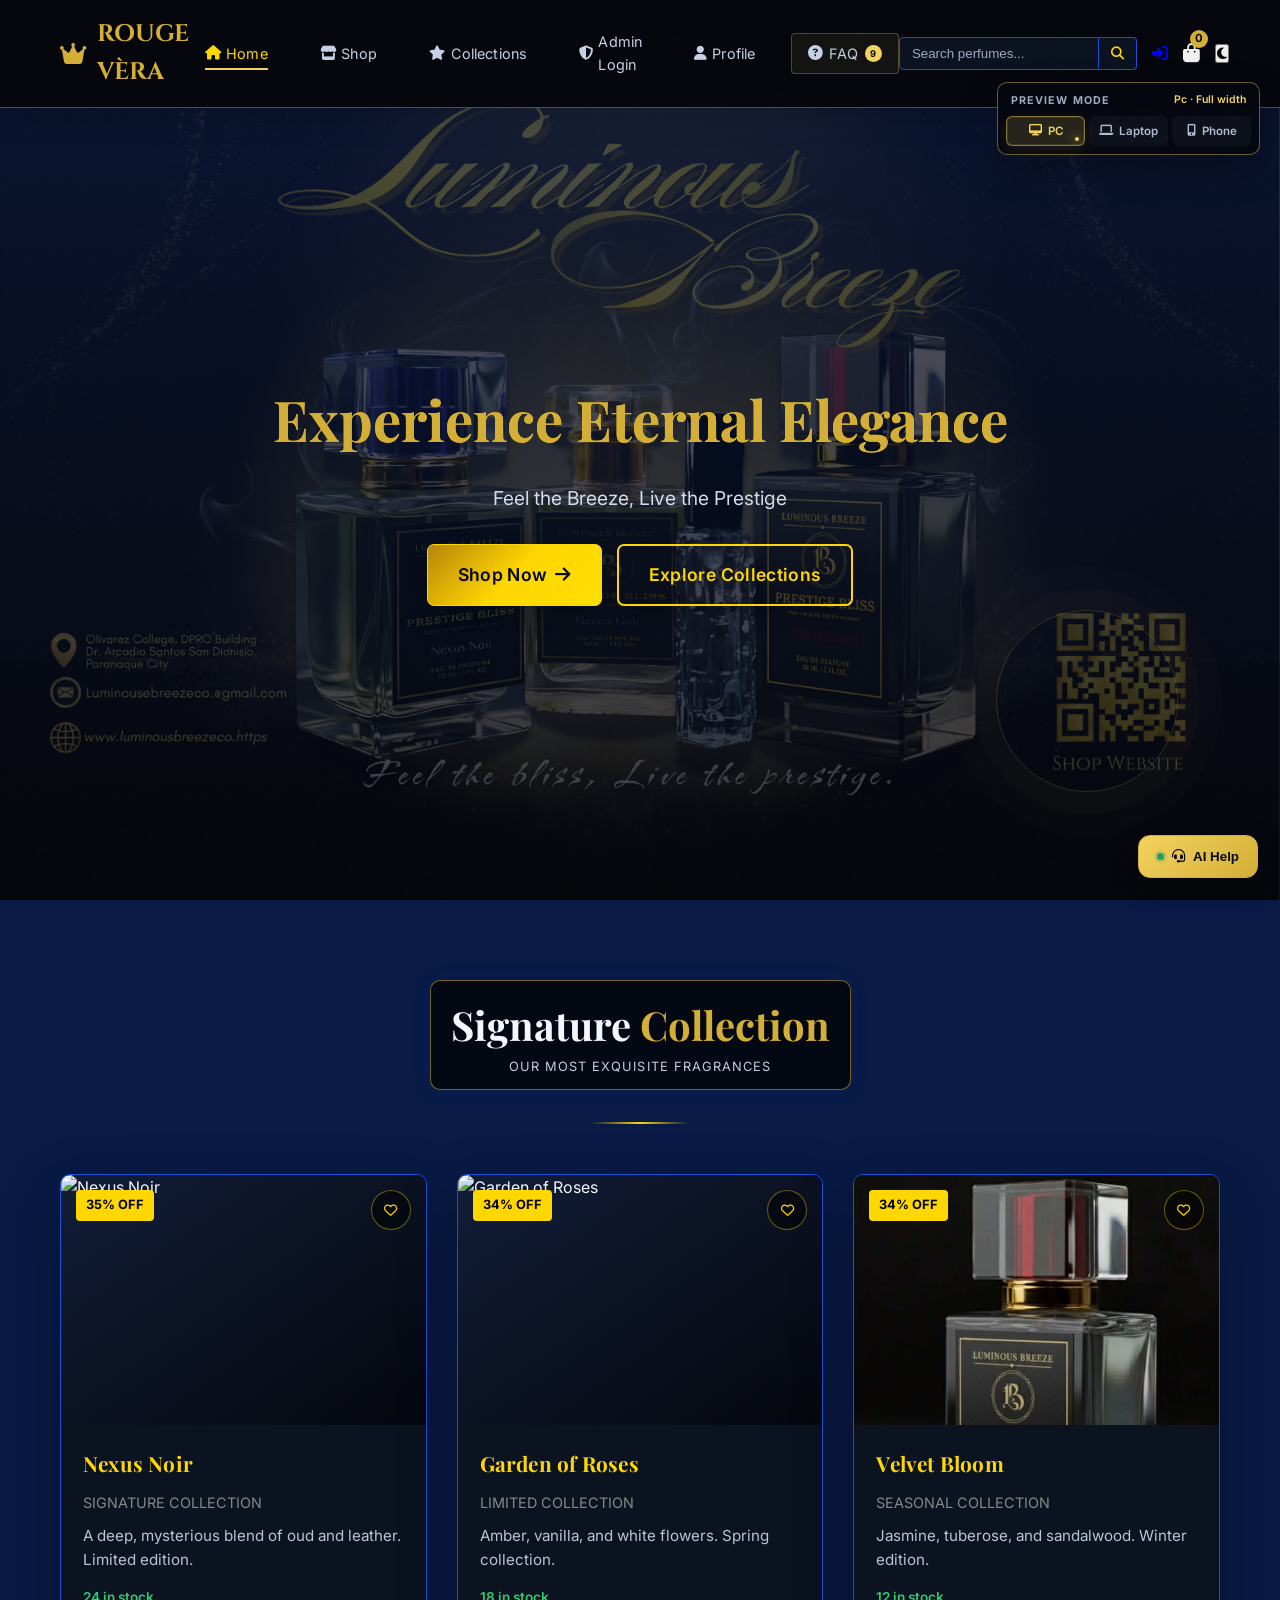
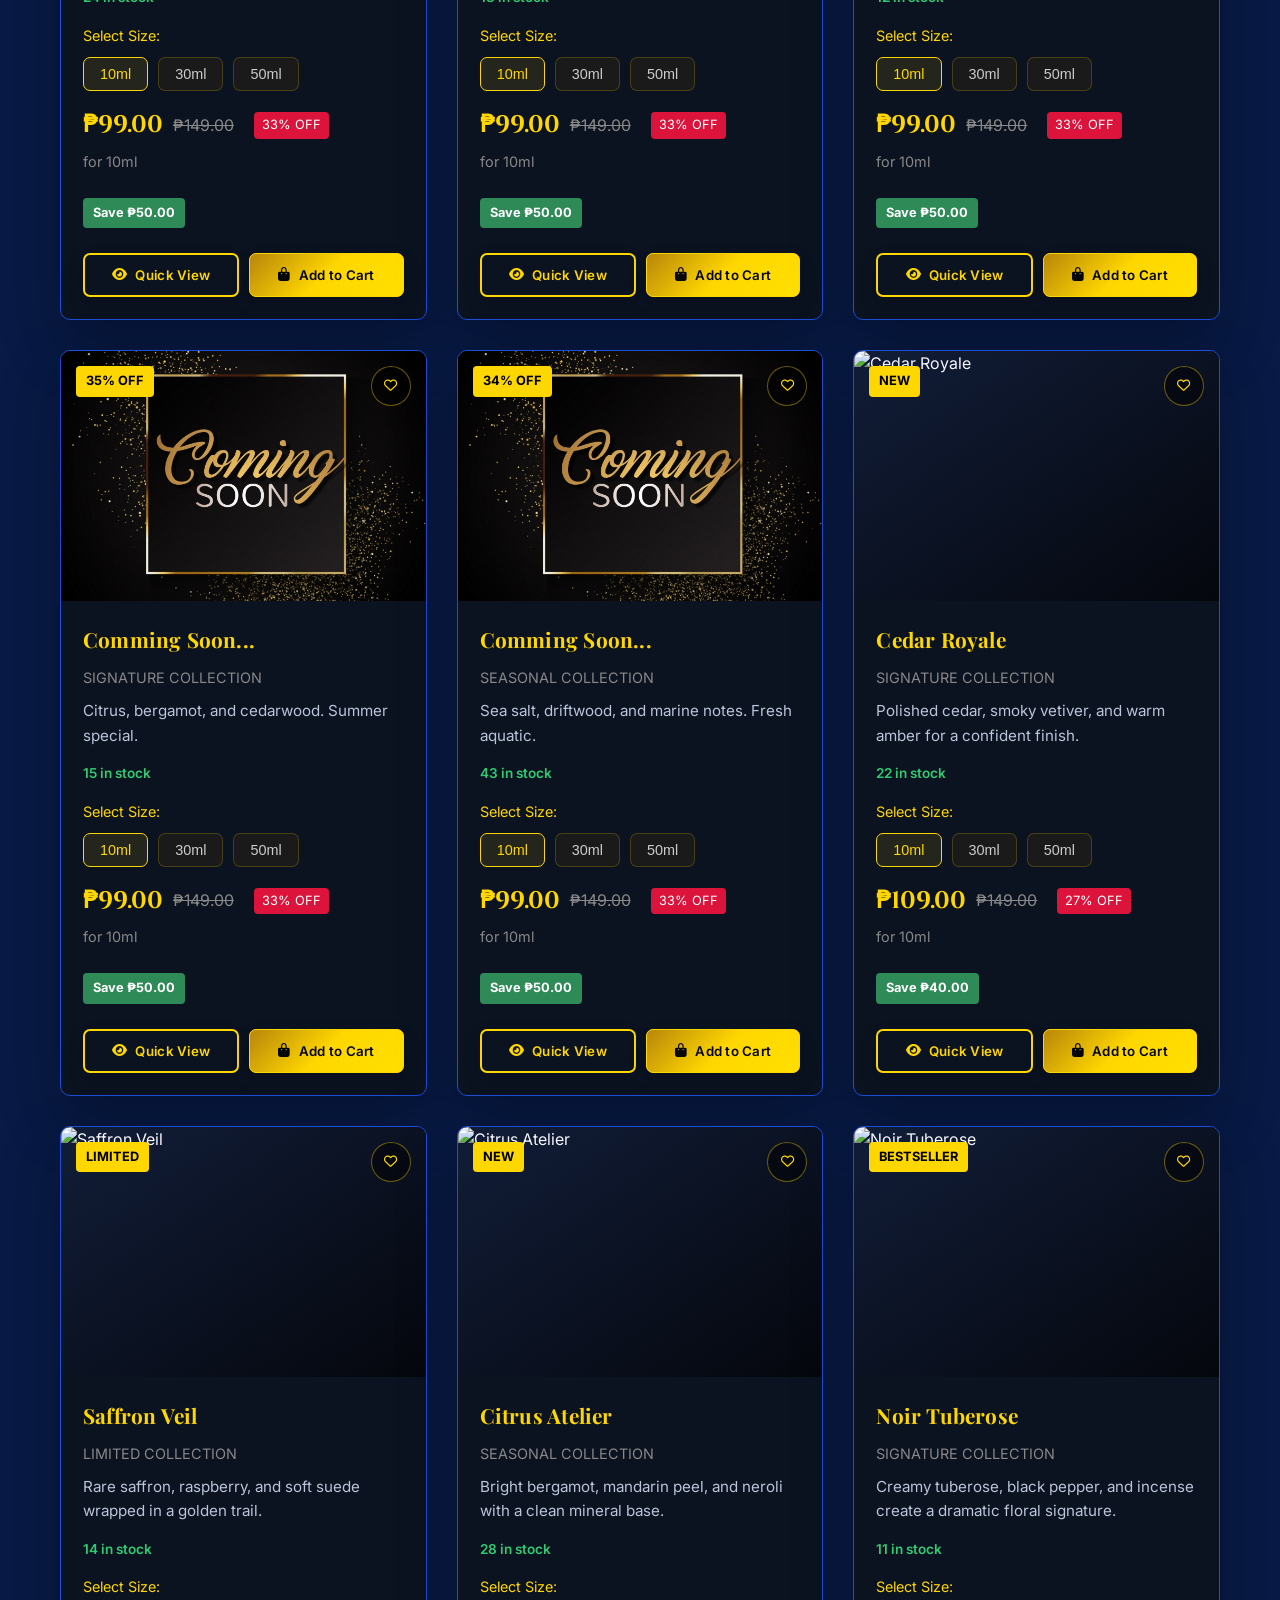
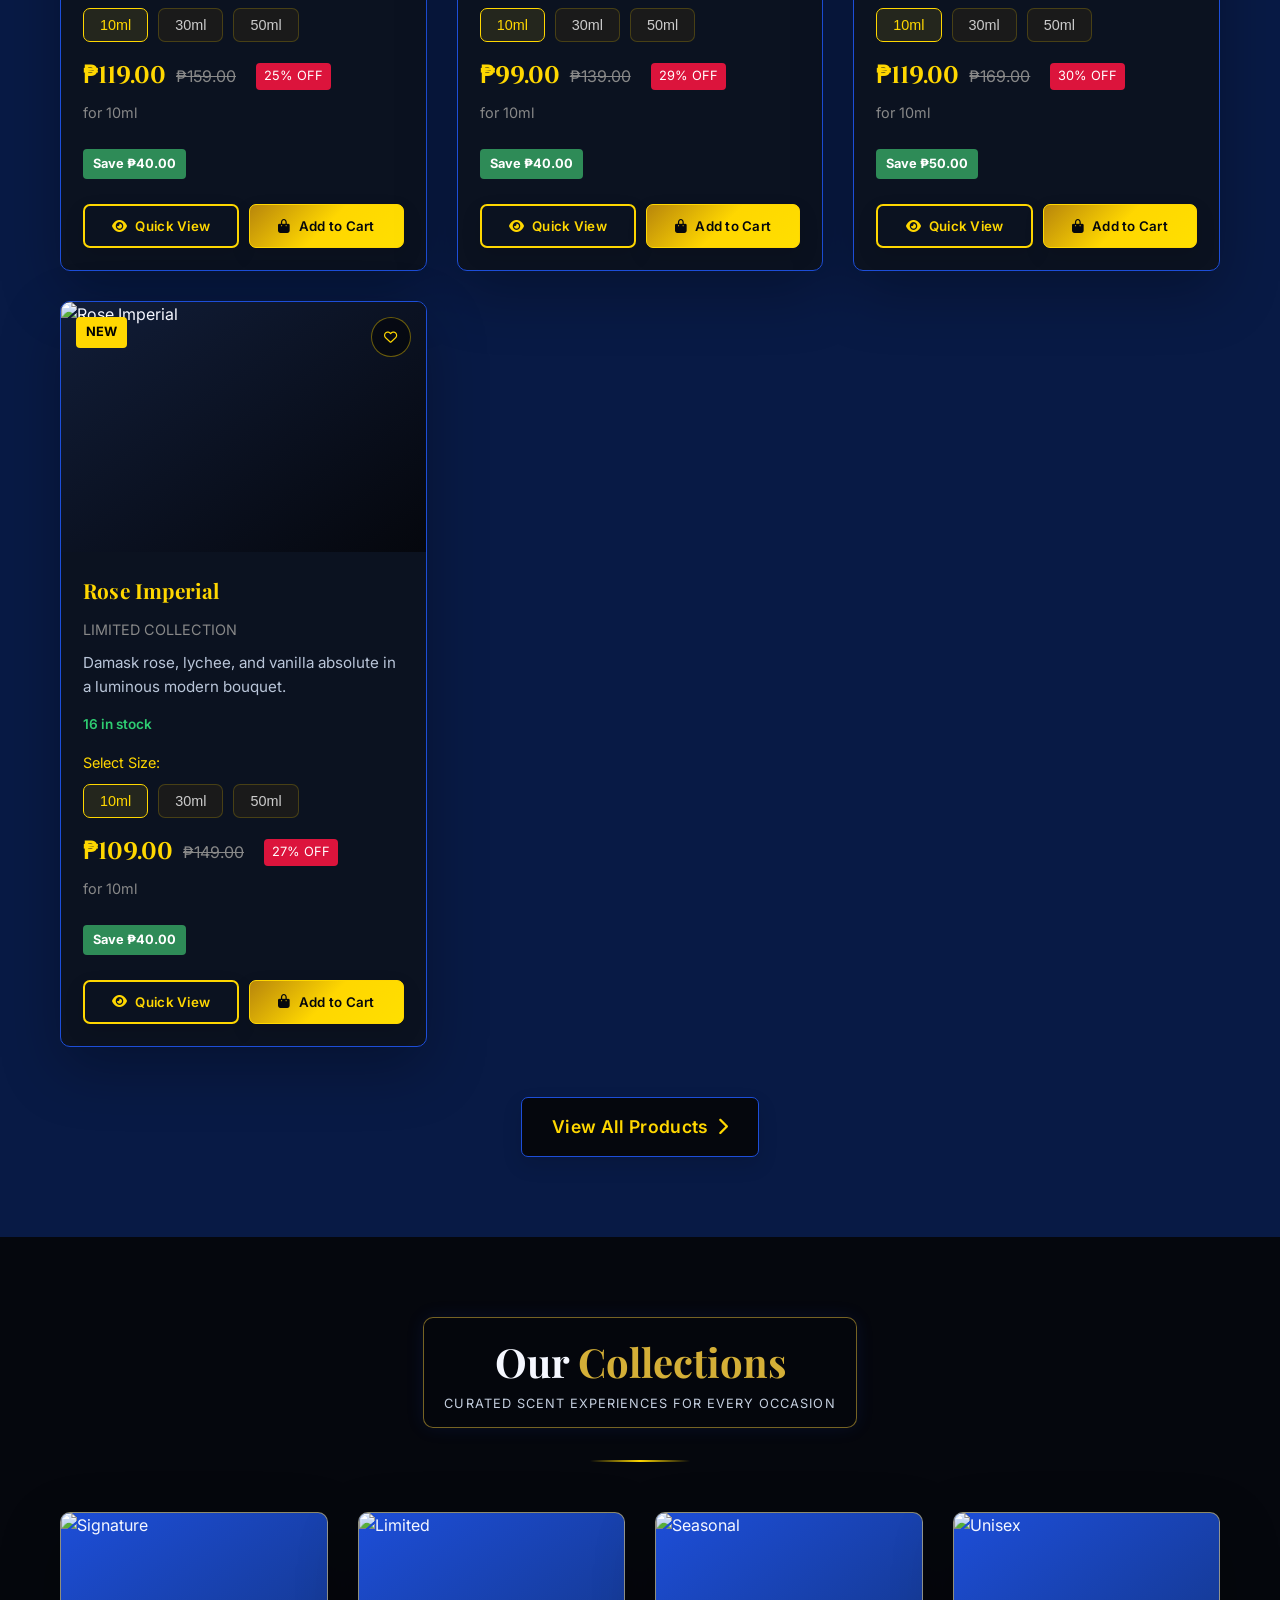
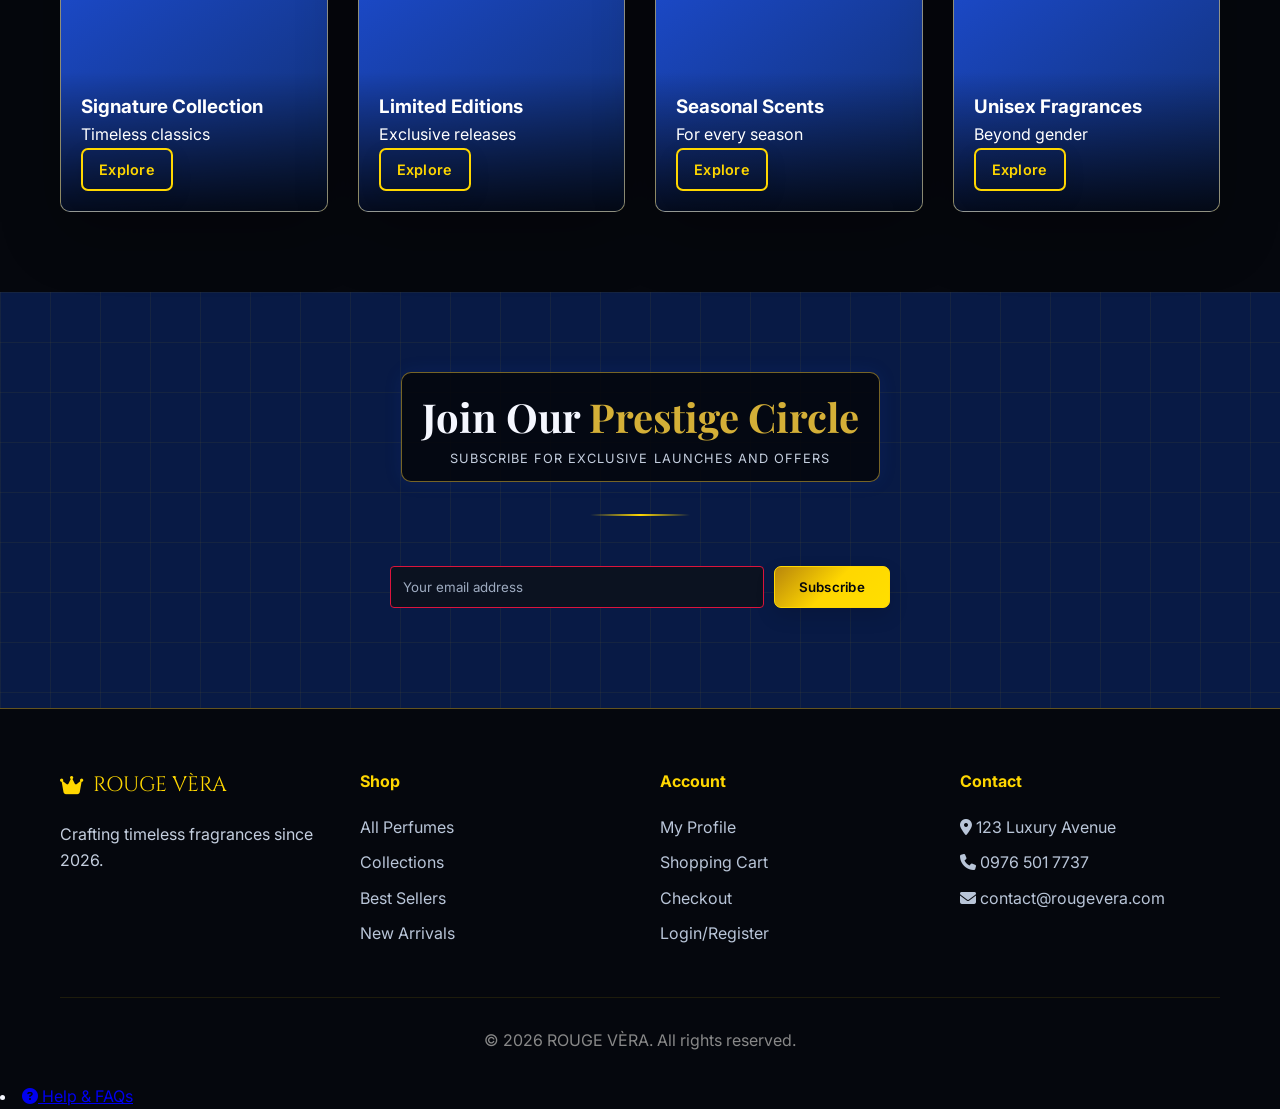
==== index.html @ 6e3b05de "Add files via upload" ====
<!DOCTYPE html>
<html lang="en">
<head>
    <meta charset="UTF-8">
    <meta name="viewport" content="width=device-width, initial-scale=1.0">
    <title>ROUGE VÈRA | Luxury Perfumes</title>
    <link rel="stylesheet" href="https://cdnjs.cloudflare.com/ajax/libs/font-awesome/6.4.0/css/all.min.css">
    <link rel="stylesheet" href="style.css">
    <link rel="icon" href="data:image/svg+xml,<svg xmlns=%22http://www.w3.org/2000/svg%22 viewBox=%220 0 100 100%22><text y=%22.9em%22 font-size=%2290%22>👑</text></svg>">
</head>
<body>
    <!-- Preloader -->
    <div class="preloader">
        <div class="preloader-content">
            <div class="perfume-bottle">
                <div class="bottle"></div>
                <div class="liquid"></div>
            </div>
            <h3 class="text-gold">ROUGE VÈRA</h3>
            <p class="text-muted">Loading Luxury...</p>
        </div>
    </div>

    <!-- Navigation -->
    <nav class="navbar">
        <div class="container flex-between">
            <a href="index.html" class="nav-logo">
                <i class="fas fa-crown"></i>
                <span>ROUGE VÈRA</span>
            </a>

            <div class="nav-links">
                <a href="index.html" class="nav-link active"><i class="fas fa-home"></i> Home</a>
                <a href="shop.html" class="nav-link"><i class="fas fa-store"></i> Shop</a>
                <a href="collections.html" class="nav-link"><i class="fas fa-star"></i> Collections</a>
                <a href="admin-login.html" class="nav-link admin-access-link"><i class="fas fa-shield-alt"></i> Admin Login</a>
                <a href="profile.html" class="nav-link"><i class="fas fa-user"></i> Profile</a>
            </div>

            <div class="nav-icons">
                <div class="search-box">
                    <input type="text" placeholder="Search perfumes..." class="search-input">
                    <button class="search-btn"><i class="fas fa-search"></i></button>
                </div>
                <a href="login.html" class="nav-icon"><i class="fas fa-sign-in-alt"></i></a>
                <a href="cart.html" class="nav-icon cart-icon">
                    <i class="fas fa-shopping-bag"></i>
                    <span class="cart-count">0</span>
                </a>
                <button class="theme-toggle" id="themeToggle">
                    <i class="fas fa-moon"></i>
                </button>
            </div>

            <button class="mobile-menu-btn">
                <i class="fas fa-bars"></i>
            </button>
        </div>

        <!-- Mobile Navigation -->
        <div class="mobile-nav">
            <a href="index.html" class="mobile-nav-link active"><i class="fas fa-home"></i> Home</a>
            <a href="shop.html" class="mobile-nav-link"><i class="fas fa-store"></i> Shop</a>
            <a href="collections.html" class="mobile-nav-link"><i class="fas fa-star"></i> Collections</a>
            <a href="admin-login.html" class="mobile-nav-link admin-access-link"><i class="fas fa-shield-alt"></i> Admin Login</a>
            <a href="profile.html" class="mobile-nav-link"><i class="fas fa-user"></i> Profile</a>
            <a href="cart.html" class="mobile-nav-link"><i class="fas fa-shopping-bag"></i> Cart</a>
            <a href="login.html" class="mobile-nav-link"><i class="fas fa-sign-in-alt"></i> Login</a>
        </div>
    </nav>

    <!-- Hero Section -->
    <section class="hero-section">
        <div class="container">
            <div class="hero-content">
                <h1 class="hero-title">Experience Eternal Elegance</h1>
                <p class="hero-subtitle">Discover the art of fragrance with ROUGE VÈRA - where luxury meets soulful scents.</p>
                <div class="hero-btns">
                    <a href="shop.html" class="btn btn-gold btn-lg">Shop Now <i class="fas fa-arrow-right"></i></a>
                    <a href="#collections" class="btn btn-outline-gold btn-lg">Explore Collections</a>
                </div>
            </div>
        </div>
    </section>

    <!-- Featured Products -->
    <section class="section">
        <div class="container">
            <div class="section-header">
                <div class="section-label">
                    <h2>Signature <span class="text-gold">Collection</span></h2>
                    <p class="text-muted">Our most exquisite fragrances</p>
                </div>
                <div class="divider-gold"></div>
            </div>

            <div class="products-grid" id="featuredProducts">
                <!-- Products loaded via JavaScript -->
            </div>

            <div class="text-center mt-50">
                <a href="shop.html" class="btn btn-black btn-lg">View All Products <i class="fas fa-chevron-right"></i></a>
            </div>
        </div>
    </section>

    <!-- Collections -->
    <section class="section bg-black-dark" id="collections">
        <div class="container">
            <div class="section-header">
                <div class="section-label">
                    <h2>Our <span class="text-gold">Collections</span></h2>
                    <p class="text-muted">Curated scent experiences for every occasion</p>
                </div>
                <div class="divider-gold"></div>
            </div>

            <div class="collections-grid">
                <div class="collection-card">
                    <img src="https://images.unsplash.com/photo-1547887537-6158d64c35b3?ixlib=rb-4.0.3&auto=format&fit=crop&w=600&q=80" alt="Signature">
                    <div class="collection-overlay">
                        <h3>Signature Collection</h3>
                        <p>Timeless classics</p>
                        <a href="collections.html" class="btn btn-outline-gold btn-sm">Explore</a>
                    </div>
                </div>

                <div class="collection-card">
                    <img src="https://images.unsplash.com/photo-1590736969958-65d5e7c5e867?ixlib=rb-4.0.3&auto=format&fit=crop&w=600&q=80" alt="Limited">
                    <div class="collection-overlay">
                        <h3>Limited Editions</h3>
                        <p>Exclusive releases</p>
                        <a href="collections.html" class="btn btn-outline-gold btn-sm">Explore</a>
                    </div>
                </div>

                <div class="collection-card">
                    <img src="https://images.unsplash.com/photo-1543853125-2f9cc3d8e7cd?ixlib=rb-4.0.3&auto=format&fit=crop&w=600&q=80" alt="Seasonal">
                    <div class="collection-overlay">
                        <h3>Seasonal Scents</h3>
                        <p>For every season</p>
                        <a href="collections.html" class="btn btn-outline-gold btn-sm">Explore</a>
                    </div>
                </div>

                <div class="collection-card">
                    <img src="https://images.unsplash.com/photo-1543853125-2f9cc3d8e7cd?ixlib=rb-4.0.3&auto=format&fit=crop&w=600&q=80" alt="Unisex">
                    <div class="collection-overlay">
                        <h3>Unisex Fragrances</h3>
                        <p>Beyond gender</p>
                        <a href="collections.html" class="btn btn-outline-gold btn-sm">Explore</a>
                    </div>
                </div>
            </div>
        </div>
    </section>

    <!-- Newsletter -->
    <section class="section pattern-grid">
        <div class="container">
            <div class="section-header">
                <div class="section-label">
                    <h2>Join Our <span class="text-gold">Prestige Circle</span></h2>
                    <p class="text-muted">Subscribe for exclusive launches and offers</p>
                </div>
                <div class="divider-gold"></div>
            </div>

            <div class="text-center">
                <form class="newsletter-form" style="max-width: 500px; margin: 0 auto;">
                    <div class="form-group" style="display: flex; gap: 10px;">
                        <input type="email" placeholder="Your email address" class="form-control" required style="flex: 1;">
                        <button type="submit" class="btn btn-gold">Subscribe</button>
                    </div>
                </form>
            </div>
        </div>
    </section>

    <!-- Footer -->
    <footer class="footer">
        <div class="container">
            <div class="footer-grid">
                <div class="footer-col">
                    <a href="index.html" class="footer-logo">
                        <i class="fas fa-crown"></i>
                        <span>ROUGE VÈRA</span>
                    </a>
                    <p class="text-muted">Crafting timeless fragrances since 2026.</p>
                </div>

                <div class="footer-col">
                    <h4 style="color: #FFD700; margin-bottom: 20px;">Shop</h4>
                    <ul class="footer-links">
                        <li><a href="shop.html">All Perfumes</a></li>
                        <li><a href="collections.html">Collections</a></li>
                        <li><a href="shop.html">Best Sellers</a></li>
                        <li><a href="shop.html">New Arrivals</a></li>
                    </ul>
                </div>

                <div class="footer-col">
                    <h4 style="color: #FFD700; margin-bottom: 20px;">Account</h4>
                    <ul class="footer-links">
                        <li><a href="profile.html">My Profile</a></li>
                        <li><a href="cart.html">Shopping Cart</a></li>
                        <li><a href="checkout.html">Checkout</a></li>
                        <li><a href="login.html">Login/Register</a></li>
                    </ul>
                </div>

                <div class="footer-col">
                    <h4 style="color: #FFD700; margin-bottom: 20px;">Contact</h4>
                    <ul class="footer-links">
                        <li><i class="fas fa-map-marker-alt"></i> 123 Luxury Avenue</li>
                        <li><i class="fas fa-phone"></i> 0976 501 7737</li>
                        <li><i class="fas fa-envelope"></i> contact@rougevera.com</li>
                    </ul>
                </div>
            </div>

            <div class="footer-bottom">
                <p>&copy; 2026 ROUGE VÈRA. All rights reserved.</p>
            </div>
        </div>
    </footer>

                        <li><a href="support.html"><i class="fas fa-circle-question"></i> Help & FAQs</a></li>
    <!-- Cart Sidebar -->
    <div class="cart-sidebar">
        <div class="cart-header">
            <h3><i class="fas fa-shopping-bag"></i> Your Cart</h3>
            <button class="close-cart"><i class="fas fa-times"></i></button>
        </div>
        <div class="cart-items">
            <!-- Cart items loaded here -->
        </div>
        <div class="cart-footer">
            <div class="cart-total">
                <span>Total:</span>
                <span class="cart-total-price">₱0.00</span>
            </div>
            <div class="cart-actions">
                <a href="cart.html" class="btn btn-black btn-block">View Cart</a>
                <a href="checkout.html" class="btn btn-gold btn-block">Checkout</a>
            </div>
        </div>
    </div>
    <div class="cart-overlay"></div>

    <script src="script.js"></script>
</body>
</html>

    </script>
</body>
</html>
---- style.css ----
/* ============================================
    ROUGE VÈRA - COMPLETE CSS
   ============================================ */

/* ============================================
   1. IMPORTS & BASE STYLES
   ============================================ */
@import url('https://fonts.googleapis.com/css2?family=Cinzel:wght@400;700&family=Inter:wght@300;400;500;600&family=Playfair+Display:wght@400;700&display=swap');

:root {
    --royal-blue: #1d4ed8;
    --royal-blue-dark: #102d6b;
    --royal-blue-deep: #081a45;
    --black: #05070d;
    --black-soft: #0b1220;
    --gold: #d4af37;
    --gold-bright: #f4d35e;
}

* {
    margin: 0;
    padding: 0;
    box-sizing: border-box;
}

html {
    scroll-behavior: smooth;
}

body {
    font-family: 'Inter', sans-serif;
    background-color: #0a0a0a;
    color: #f0f0f0;
    line-height: 1.6;
    overflow-x: hidden;
    background-image: linear-gradient(135deg, rgba(22, 70, 160, 0.16), transparent 42%), linear-gradient(315deg, rgba(212, 175, 55, 0.06), transparent 35%);
}

/* ============================================
   2. TYPOGRAPHY & UTILITIES
   ============================================ */
.text-gold { color: #FFD700 !important; }
.text-muted { color: #b8c4d8 !important; }
.product-stock { color: #2ecc71; font-size: 0.85rem; font-weight: 600; margin: 8px 0; }
.product-stock.out-of-stock { color: #dc143c; }
.text-center { text-align: center; }
.text-right { text-align: right; }

/* ============================================
   CUSTOMER SUPPORT
   ============================================ */
.support-widget {
    position: fixed;
    right: 22px;
    bottom: 22px;
    z-index: 1200;
}

.support-toggle {
    display: flex;
    align-items: center;
    gap: 8px;
    border: 1px solid var(--gold);
    border-radius: 24px;
    padding: 13px 18px;
    background: var(--gold);
    color: var(--black);
    font-weight: 700;
    cursor: pointer;
    box-shadow: 0 8px 26px rgba(0, 0, 0, 0.35);
}

.support-panel {
    position: absolute;
    right: 0;
    bottom: 58px;
    width: min(360px, calc(100vw - 32px));
    overflow: hidden;
    border: 1px solid rgba(212, 175, 55, 0.55);
    border-radius: 12px;
    background: var(--black-soft);
    box-shadow: 0 15px 45px rgba(0, 0, 0, 0.5);
}

.support-header {
    display: flex;
    justify-content: space-between;
    align-items: center;
    padding: 16px;
    background: linear-gradient(135deg, var(--royal-blue-dark), var(--black-soft));
    color: #fff;
}

.support-header strong,
.support-header small { display: block; }
.support-header strong { color: var(--gold-bright); }
.support-header small { color: #b8c1d9; margin-top: 3px; }
.support-close { border: 0; background: transparent; color: #fff; cursor: pointer; font-size: 1rem; }
.support-messages { display: flex; flex-direction: column; gap: 9px; max-height: 250px; overflow-y: auto; padding: 14px; }
.support-message { max-width: 86%; padding: 10px 12px; border-radius: 10px; font-size: 0.92rem; line-height: 1.5; }
.support-bot { align-self: flex-start; background: #111c31; color: #e7ebf5; }
.support-user { align-self: flex-end; background: var(--gold); color: var(--black); }
.support-typing { opacity: 0.7; font-style: italic; }
.support-suggestions { display: flex; flex-wrap: wrap; gap: 6px; padding: 0 14px 12px; }
.support-suggestions button { border: 1px solid rgba(212, 175, 55, 0.45); border-radius: 14px; padding: 6px 9px; background: transparent; color: var(--gold-bright); cursor: pointer; font-size: 0.75rem; }
.support-form { display: flex; gap: 8px; padding: 12px; border-top: 1px solid rgba(212, 175, 55, 0.2); }
.support-form input { min-width: 0; flex: 1; padding: 10px 12px; }
.support-form button { width: 42px; border: 0; border-radius: 5px; background: var(--gold); color: var(--black); cursor: pointer; }

.faq-list { display: grid; gap: 12px; max-width: 850px; margin: 0 auto; }
.faq-item { border: 1px solid rgba(212, 175, 55, 0.35); border-radius: 8px; background: var(--black-soft); overflow: hidden; }
.faq-question { display: flex; justify-content: space-between; gap: 15px; width: 100%; padding: 18px 20px; border: 0; background: transparent; color: var(--gold-bright); text-align: left; font-weight: 700; cursor: pointer; }
.faq-answer { padding: 0 20px 18px; color: #d6deed; font-size: 0.98rem; line-height: 1.65; }

@media (max-width: 600px) {
    .support-widget { right: 16px; bottom: 16px; }
    .support-panel { bottom: 56px; }
}

.mt-10 { margin-top: 10px; }
.mt-20 { margin-top: 20px; }
.mt-30 { margin-top: 30px; }
.mt-50 { margin-top: 50px; }

.mb-10 { margin-bottom: 10px; }
.mb-20 { margin-bottom: 20px; }
.mb-30 { margin-bottom: 30px; }
.mb-50 { margin-bottom: 50px; }

.p-20 { padding: 20px; }
.p-30 { padding: 30px; }

.container {
    max-width: 1200px;
    margin: 0 auto;
    padding: 0 20px;
}

.flex { display: flex; }
.flex-between { display: flex; justify-content: space-between; align-items: center; }
.flex-center { display: flex; align-items: center; justify-content: center; }
.flex-column { display: flex; flex-direction: column; }

.gap-10 { gap: 10px; }
.gap-15 { gap: 15px; }
.gap-20 { gap: 20px; }
.gap-30 { gap: 30px; }

/* ============================================
   3. PRELOADER
   ============================================ */
.preloader {
    position: fixed;
    top: 0;
    left: 0;
    width: 100%;
    height: 100%;
    background:
        radial-gradient(circle at 50% 35%, rgba(84, 126, 255, 0.28), transparent 22%),
        radial-gradient(circle at 50% 75%, rgba(212, 175, 55, 0.12), transparent 28%),
        linear-gradient(135deg, #03070f 0%, #0b1220 18%, #0b1a3b 36%, #102d6b 58%, #05070d 100%);
    display: flex;
    align-items: center;
    justify-content: center;
    z-index: 9999;
    transition: opacity 0.5s ease;
}

.preloader.fade-out {
    opacity: 0;
    pointer-events: none;
}

.preloader-content {
    text-align: center;
}

.preloader .text-muted {
    color: rgba(233, 238, 255, 0.72) !important;
    letter-spacing: 0.08em;
    text-transform: uppercase;
}

.perfume-bottle {
    width: 60px;
    height: 100px;
    margin: 0 auto 20px;
    position: relative;
}

.bottle {
    width: 40px;
    height: 80px;
    background: linear-gradient(135deg, #04070d 0%, #111827 25%, #1d4ed8 58%, #142a60 100%);
    border: 2px solid rgba(212, 175, 55, 0.9);
    border-radius: 8px;
    position: absolute;
    left: 50%;
    transform: translateX(-50%);
    overflow: hidden;
    box-shadow: 0 0 26px rgba(29, 78, 216, 0.4), inset 0 0 10px rgba(255, 255, 255, 0.12);
}

.liquid {
    position: absolute;
    bottom: 0;
    left: 0;
    width: 100%;
    height: 60%;
    background: linear-gradient(135deg, #0a0a0a 0%, #1d4ed8 26%, #3b82f6 50%, #f4d35e 100%);
    animation: liquidFlow 2s ease-in-out infinite;
    box-shadow: inset 0 10px 18px rgba(255, 255, 255, 0.12);
}

@keyframes liquidFlow {
    0%, 100% { transform: translateY(0); }
    50% { transform: translateY(-5px); }
}

/* ============================================
   4. NAVIGATION
   ============================================ */
.navbar {
    position: fixed;
    top: 0;
    left: 0;
    width: 100%;
    background: rgba(10, 10, 10, 0.95);
    backdrop-filter: blur(10px);
    border-bottom: 1px solid rgba(255, 215, 0, 0.2);
    padding: 15px 0;
    z-index: 1000;
}

.nav-logo {
    display: flex;
    align-items: center;
    gap: 10px;
    font-family: 'Cinzel', serif;
    font-size: 1.5rem;
    color: #FFD700;
    text-decoration: none;
    font-weight: 700;
}

.nav-links {
    display: flex;
    align-items: center;
    gap: 20px;
}

.nav-link {
    color: #f0f0f0;
    text-decoration: none;
    padding: 8px 16px;
    border-radius: 4px;
    transition: all 0.3s ease;
    display: flex;
    align-items: center;
    gap: 5px;
}

.nav-link:hover,
.nav-link.active {
    color: #FFD700;
    background: rgba(255, 215, 0, 0.1);
}

.nav-icons {
    display: flex;
    align-items: center;
    gap: 15px;
}

.search-box {
    display: flex;
}

.search-input {
    background: #1a1a1a;
    border: 1px solid #FFD700;
    border-radius: 4px 0 0 4px;
    padding: 8px 12px;
    color: white;
    width: 200px;
}

.search-btn {
    background: #1a1a1a;
    border: 1px solid #FFD700;
    border-left: none;
    border-radius: 0 4px 4px 0;
    padding: 8px 12px;
    color: #FFD700;
    cursor: pointer;
}

.cart-icon {
    position: relative;
    color: #f0f0f0;
    text-decoration: none;
    font-size: 1.2rem;
}

.cart-count {
    position: absolute;
    top: -8px;
    right: -8px;
    background: #FFD700;
    color: black;
    font-size: 0.7rem;
    width: 18px;
    height: 18px;
    border-radius: 50%;
    display: flex;
    align-items: center;
    justify-content: center;
    font-weight: bold;
}

.mobile-menu-btn {
    display: none;
    background: none;
    border: none;
    color: #FFD700;
    font-size: 1.5rem;
    cursor: pointer;
}

.mobile-nav {
    position: fixed;
    top: 70px;
    left: -100%;
    width: 250px;
    height: calc(100vh - 70px);
    background: #0a0a0a;
    border-right: 1px solid #FFD700;
    padding: 20px;
    transition: left 0.3s ease;
    z-index: 999;
}

.mobile-nav.active {
    left: 0;
}

.mobile-nav-link {
    display: flex;
    align-items: center;
    gap: 10px;
    padding: 12px;
    color: #f0f0f0;
    text-decoration: none;
    border-radius: 4px;
    margin-bottom: 5px;
}

.mobile-nav-link:hover,
.mobile-nav-link.active {
    background: rgba(255, 215, 0, 0.1);
    color: #FFD700;
}

/* ============================================
   5. BUTTONS
   ============================================ */
.btn {
    display: inline-flex;
    align-items: center;
    justify-content: center;
    padding: 12px 24px;
    border: none;
    border-radius: 4px;
    font-family: 'Inter', sans-serif;
    font-weight: 600;
    cursor: pointer;
    transition: all 0.3s ease;
    text-decoration: none;
    gap: 8px;
}

.btn-gold {
    background: linear-gradient(135deg, #B8860B, #FFD700, #FFDF00);
    color: black;
    border: 1px solid #FFD700;
}

.btn-gold:hover {
    transform: translateY(-2px);
    box-shadow: 0 5px 15px rgba(255, 215, 0, 0.3);
}

.btn-outline-gold {
    background: transparent;
    color: #FFD700;
    border: 2px solid #FFD700;
}

.btn-outline-gold:hover {
    background: #FFD700;
    color: black;
}

.btn-black {
    background: #1a1a1a;
    color: #FFD700;
    border: 1px solid #FFD700;
}

.btn-black:hover {
    background: #2a2a2a;
}

.btn-lg {
    padding: 15px 30px;
    font-size: 1.1rem;
}

.btn-sm {
    padding: 8px 16px;
    font-size: 0.9rem;
}

.btn-block {
    width: 100%;
}

/* ============================================
   6. HERO & HEADERS
   ============================================ */
.hero-section {
    min-height: 100vh;
    display: flex;
    align-items: center;
    padding-top: 80px;
    background: linear-gradient(rgba(0,0,0,0.7), rgba(0,0,0,0.7)), 
                url('2.jpeg.png');
    background-size: cover;
    background-position: center;
}

.hero-content {
    text-align: center;
    max-width: 800px;
    margin: 0 auto;
}
/* Savings Badge */
.savings-badge {
    background: #2E8B57;
    color: white;
    padding: 5px 10px;
    border-radius: 4px;
    font-size: 0.8rem;
    font-weight: bold;
    margin: 10px 0;
    display: inline-block;
}

/* Product Pricing in Admin */
.product-pricing {
    display: flex;
    flex-direction: column;
    align-items: flex-end;
}

.discount-badge {
    background: #dc143c;
    color: white;
    padding: 3px 8px;
    border-radius: 4px;
    font-size: 0.8rem;
    margin-top: 5px;
}

/* Breadcrumb */
.breadcrumb {
    display: flex;
    align-items: center;
    gap: 10px;
    margin-top: 20px;
    justify-content: center;
}

.breadcrumb a {
    color: #FFD700;
    text-decoration: none;
}

.breadcrumb i {
    color: #888;
}

/* Cart Items Container */
.cart-items-container {
    background: #1a1a1a;
    border-radius: 10px;
    border: 1px solid rgba(255, 215, 0, 0.2);
    padding: 20px;
}

.cart-items-header {
    display: flex;
    align-items: center;
    gap: 10px;
    margin-bottom: 20px;
    padding-bottom: 15px;
    border-bottom: 1px solid rgba(255, 215, 0, 0.2);
}

.cart-items-header h2 {
    color: #FFD700;
}

/* Promo Section */
.promo-section {
    margin: 20px 0;
}

.promo-section label {
    display: block;
    margin-bottom: 8px;
    color: #FFD700;
}

.promo-input {
    display: flex;
    gap: 10px;
}

.promo-input input {
    flex: 1;
    padding: 10px;
    background: #0a0a0a;
    border: 1px solid rgba(255, 215, 0, 0.3);
    border-radius: 4px;
    color: white;
}

/* Checkout Section */
.checkout-section {
    margin-top: 30px;
}

.secure-checkout {
    text-align: center;
    color: #888;
    font-size: 0.9rem;
    margin-top: 10px;
}

/* Summary Details */
.summary-details {
    margin: 20px 0;
}

/* Cart Actions */
.cart-actions {
    display: flex;
    gap: 15px;
    margin-top: 20px;
}

.cart-actions .btn {
    flex: 1;
}

.hero-title {
    font-family: 'Playfair Display', serif;
    font-size: 3.5rem;
    margin-bottom: 20px;
    background: linear-gradient(135deg, #B8860B, #FFD700, #FFDF00);
    -webkit-background-clip: text;
    background-clip: text;
    color: transparent;
}

.hero-subtitle {
    font-size: 1.2rem;
    color: #ccc;
    margin-bottom: 30px;
}

.hero-btns {
    display: flex;
    gap: 15px;
    justify-content: center;
}

.shop-header {
    padding: 100px 0 50px;
    text-align: center;
    background: #0a0a0a;
}

.shop-header-content h1 {
    font-family: 'Playfair Display', serif;
    font-size: 3rem;
    margin-bottom: 10px;
}

/* ============================================
   7. SECTIONS
   ============================================ */
.section {
    padding: 80px 0;
}

.section-header {
    text-align: center;
    margin-bottom: 50px;
}

.section-header > * {
    display: block;
}

.section-header .section-label {
    display: inline-block;
    background: rgba(5, 7, 13, 0.9);
    border: 1px solid rgba(212, 175, 55, 0.55);
    box-shadow: 0 0 18px rgba(29, 78, 216, 0.12);
    border-radius: 10px;
    padding: 12px 20px;
    margin: 0 auto 12px;
}

.section-header h2 {
    font-family: 'Playfair Display', serif;
    font-size: 2.5rem;
    margin-bottom: 0;
}

.section-header .text-muted {
    margin: 0;
    color: #e7d7a5 !important;
    letter-spacing: 0.08em;
    text-transform: uppercase;
    font-size: 0.8rem;
}

.divider-gold {
    height: 2px;
    background: linear-gradient(90deg, transparent, #FFD700, transparent);
    width: 100px;
    margin: 20px auto;
}

.bg-black-dark {
    background: #0a0a0a;
}

.pattern-grid {
    background-image: 
        linear-gradient(rgba(255, 215, 0, 0.05) 1px, transparent 1px),
        linear-gradient(90deg, rgba(255, 215, 0, 0.05) 1px, transparent 1px);
    background-size: 50px 50px;
}

/* ============================================
   8. PRODUCT CARDS & SIZE SELECTOR
   ============================================ */
.products-grid {
    display: grid;
    grid-template-columns: repeat(auto-fill, minmax(280px, 1fr));
    gap: 30px;
    margin-bottom: 50px;
}

.product-card {
    background: #1a1a1a;
    border-radius: 10px;
    overflow: hidden;
    border: 1px solid rgba(255, 215, 0, 0.2);
    transition: all 0.3s ease;
    position: relative;
}

.product-card:hover {
    transform: translateY(-10px);
    border-color: #FFD700;
    box-shadow: 0 10px 30px rgba(255, 215, 0, 0.1);
}

.product-badge {
    position: absolute;
    top: 15px;
    left: 15px;
    background: #FFD700;
    color: black;
    padding: 5px 10px;
    border-radius: 4px;
    font-size: 0.8rem;
    font-weight: bold;
    z-index: 1;
}

.wishlist-btn {
    position: absolute;
    top: 15px;
    right: 15px;
    width: 40px;
    height: 40px;
    border: 1px solid rgba(255, 215, 0, 0.4);
    background: rgba(0, 0, 0, 0.45);
    border-radius: 50%;
    color: #FFD700;
    display: grid;
    place-items: center;
    cursor: pointer;
    z-index: 2;
    transition: all 0.2s ease;
}

.wishlist-btn.active {
    background: rgba(220, 20, 60, 0.2);
    border-color: #ff5d7a;
    color: #ff5d7a;
}

.wishlist-btn:hover {
    transform: scale(1.08);
}

.product-img {
    height: 250px;
    overflow: hidden;
}

.product-img img {
    width: 100%;
    height: 100%;
    object-fit: cover;
    transition: transform 0.5s ease;
}

.product-card:hover .product-img img {
    transform: scale(1.1);
}

.product-content {
    padding: 20px;
}

.product-title {
    font-family: 'Playfair Display', serif;
    font-size: 1.3rem;
    margin-bottom: 10px;
    color: #FFD700;
}

.product-category {
    color: #888;
    font-size: 0.9rem;
    margin-bottom: 10px;
    text-transform: uppercase;
}

.product-description {
    color: #ccc;
    margin-bottom: 15px;
    font-size: 0.95rem;
}

/* Size Selector */
.size-selector {
    margin: 15px 0;
}

.size-options {
    display: flex;
    gap: 10px;
    margin-top: 10px;
    flex-wrap: wrap;
}

.size-btn {
    padding: 8px 16px;
    background: #1a1a1a;
    border: 1px solid rgba(255, 215, 0, 0.2);
    border-radius: 4px;
    color: #ccc;
    cursor: pointer;
    transition: all 0.3s ease;
    font-size: 0.9rem;
    min-width: 60px;
    text-align: center;
}

.size-btn:hover {
    border-color: #FFD700;
    color: #FFD700;
}

.size-btn.active {
    background: rgba(255, 215, 0, 0.1);
    border-color: #FFD700;
    color: #FFD700;
}

.product-size-price {
    display: flex;
    align-items: center;
    gap: 15px;
    margin: 15px 0;
    flex-wrap: wrap;
}

.size-price-display {
    display: flex;
    flex-direction: column;
    gap: 5px;
}

.size-label {
    font-size: 0.9rem;
    color: #888;
}

.selected-size-price {
    font-family: 'Cinzel', serif;
    font-size: 1.5rem;
    color: #FFD700;
    font-weight: 700;
}

.selected-size-original {
    color: #888;
    text-decoration: line-through;
    font-size: 1rem;
}

.size-discount {
    background: #dc143c;
    color: white;
    padding: 3px 8px;
    border-radius: 4px;
    font-size: 0.8rem;
    margin-left: 10px;
}

.quick-view-modal {
    position: fixed;
    inset: 0;
    display: none;
    z-index: 2000;
}

.quick-view-modal.active {
    display: block;
}

.quick-view-backdrop {
    position: absolute;
    inset: 0;
    background: rgba(0, 0, 0, 0.76);
}

.quick-view-panel {
    position: relative;
    max-width: 900px;
    margin: 60px auto;
    background: #121212;
    border: 1px solid rgba(255, 215, 0, 0.25);
    border-radius: 18px;
    box-shadow: 0 20px 60px rgba(0, 0, 0, 0.5);
    padding: 24px;
    z-index: 1;
}

.quick-view-close {
    position: absolute;
    right: 20px;
    top: 20px;
    width: 36px;
    height: 36px;
    border: 1px solid rgba(255, 215, 0, 0.3);
    border-radius: 50%;
    background: transparent;
    color: #FFD700;
    cursor: pointer;
}

.quick-view-grid {
    display: grid;
    grid-template-columns: 1fr 1.1fr;
    gap: 24px;
    align-items: center;
}

.quick-view-image-wrap {
    border-radius: 14px;
    overflow: hidden;
    background: #0a0a0a;
}

.quick-view-image {
    width: 100%;
    height: 420px;
    object-fit: cover;
}

.quick-view-info h3 {
    font-size: clamp(1.8rem, 2vw, 2.4rem);
    margin: 14px 0 8px;
    color: #FFD700;
}

.quick-view-price-row {
    display: flex;
    align-items: center;
    flex-wrap: wrap;
    gap: 10px;
    margin-top: 18px;
}

.quick-view-actions {
    display: flex;
    gap: 12px;
    flex-wrap: wrap;
    margin-top: 24px;
}

.contact-grid {
    display: grid;
    grid-template-columns: 1.2fr 0.8fr;
    gap: 30px;
}

.contact-card {
    background: #1a1a1a;
    border: 1px solid rgba(255, 215, 0, 0.2);
    border-radius: 14px;
    padding: 28px;
}

.contact-form {
    display: flex;
    flex-direction: column;
    gap: 18px;
}

.contact-form .form-row {
    display: grid;
    grid-template-columns: repeat(2, minmax(0, 1fr));
    gap: 18px;
}

.contact-form label {
    display: block;
    margin-bottom: 8px;
    color: #FFD700;
}

.contact-form .form-control {
    width: 100%;
    padding: 14px 16px;
    border-radius: 8px;
    border: 1px solid rgba(255, 215, 0, 0.2);
    background: rgba(10, 10, 10, 0.8);
    color: #fff;
}

.contact-info-list {
    display: flex;
    flex-direction: column;
    gap: 16px;
    margin-top: 20px;
}

.contact-info-list > div {
    display: flex;
    align-items: flex-start;
    gap: 14px;
    color: #ddd;
}

.contact-info-list i {
    color: #FFD700;
    width: 20px;
    margin-top: 2px;
}

.contact-info-list strong,
.contact-info-list span {
    display: block;
}

.contact-info-list span {
    color: #bbb;
    margin-top: 4px;
}

.contact-links-box {
    margin-top: 26px;
    display: flex;
    flex-direction: column;
    gap: 12px;
}

/* ============================================
   9. SHOP PAGE
   ============================================ */
.shop-grid {
    display: grid;
    grid-template-columns: 250px 1fr;
    gap: 30px;
}

.shop-sidebar {
    background: #1a1a1a;
    padding: 20px;
    border-radius: 10px;
    border: 1px solid rgba(255, 215, 0, 0.2);
    height: fit-content;
}

.filter-card {
    margin-bottom: 30px;
}

.filter-title {
    font-family: 'Cinzel', serif;
    color: #FFD700;
    margin-bottom: 15px;
    font-size: 1.1rem;
}

.filter-list {
    list-style: none;
}

.filter-item {
    display: block;
    padding: 8px 0;
    color: #ccc;
    text-decoration: none;
    border-bottom: 1px solid rgba(255, 215, 0, 0.1);
    transition: all 0.3s ease;
}

.filter-item:hover,
.filter-item.active {
    color: #FFD700;
    padding-left: 10px;
}

.price-range {
    margin-top: 15px;
}

.price-slider {
    width: 100%;
    height: 6px;
    background: #0a0a0a;
    border-radius: 3px;
    outline: none;
    -webkit-appearance: none;
}

.price-slider::-webkit-slider-thumb {
    -webkit-appearance: none;
    width: 20px;
    height: 20px;
    background: #FFD700;
    border-radius: 50%;
    cursor: pointer;
}

.shop-toolbar {
    display: flex;
    justify-content: space-between;
    align-items: center;
    margin-bottom: 30px;
    padding-bottom: 15px;
    border-bottom: 1px solid rgba(255, 215, 0, 0.1);
}

.view-btn {
    width: 40px;
    height: 40px;
    background: #1a1a1a;
    border: 1px solid rgba(255, 215, 0, 0.2);
    color: #888;
    border-radius: 4px;
    cursor: pointer;
}

.view-btn.active {
    background: rgba(255, 215, 0, 0.1);
    color: #FFD700;
    border-color: #FFD700;
}

.pagination {
    display: flex;
    justify-content: center;
    gap: 10px;
    margin-top: 50px;
}

.page-btn {
    width: 40px;
    height: 40px;
    background: #1a1a1a;
    border: 1px solid rgba(255, 215, 0, 0.2);
    color: #ccc;
    border-radius: 4px;
    cursor: pointer;
}

.page-btn:hover,
.page-btn.active {
    background: #FFD700;
    color: black;
    border-color: #FFD700;
}

/* ============================================
   10. CART PAGE
   ============================================ */
.cart-grid {
    display: grid;
    grid-template-columns: 2fr 1fr;
    gap: 30px;
}

.cart-item {
    display: grid;
    grid-template-columns: 100px 1fr auto;
    gap: 20px;
    padding: 20px;
    background: #1a1a1a;
    border-radius: 10px;
    margin-bottom: 15px;
    border: 1px solid rgba(255, 215, 0, 0.2);
}

.cart-item-img {
    width: 100px;
    height: 100px;
    border-radius: 8px;
    overflow: hidden;
}

.cart-item-img img {
    width: 100%;
    height: 100%;
    object-fit: cover;
}

.cart-item-details {
    flex: 1;
}

.cart-item-size {
    display: inline-block;
    background: rgba(255, 215, 0, 0.1);
    padding: 3px 8px;
    border-radius: 4px;
    font-size: 0.8rem;
    margin-top: 5px;
    color: #FFD700;
}

.cart-item-controls {
    display: flex;
    align-items: center;
    gap: 10px;
    margin-top: 15px;
}

.cart-item-controls button {
    width: 30px;
    height: 30px;
    background: #1a1a1a;
    border: 1px solid #FFD700;
    color: #FFD700;
    border-radius: 4px;
    cursor: pointer;
}

.remove-btn {
    margin-left: auto;
    background: none;
    border: none;
    color: #dc143c;
    cursor: pointer;
    font-size: 1.2rem;
}

.cart-item-price {
    text-align: right;
}

.item-total {
    font-family: 'Cinzel', serif;
    font-size: 1.3rem;
    color: #FFD700;
    font-weight: bold;
}

.item-price {
    color: #888;
    font-size: 0.9rem;
    margin-top: 5px;
}

.empty-cart {
    text-align: center;
    padding: 40px 20px;
}

.empty-cart i {
    font-size: 4rem;
    margin-bottom: 20px;
}

/* ============================================
   11. CHECKOUT PAGE
   ============================================ */
.checkout-steps {
    display: flex;
    justify-content: space-between;
    margin-bottom: 50px;
    position: relative;
}

.checkout-steps::before {
    content: '';
    position: absolute;
    top: 25px;
    left: 0;
    right: 0;
    height: 2px;
    background: rgba(255, 215, 0, 0.2);
    z-index: 1;
}

.step {
    text-align: center;
    position: relative;
    z-index: 2;
}

.step-number {
    width: 50px;
    height: 50px;
    background: #1a1a1a;
    border: 2px solid rgba(255, 215, 0, 0.2);
    border-radius: 50%;
    display: flex;
    align-items: center;
    justify-content: center;
    margin: 0 auto 10px;
    font-weight: bold;
    color: #FFD700;
}

.step.active .step-number {
    background: #FFD700;
    color: black;
    border-color: #FFD700;
}

.checkout-grid {
    display: grid;
    grid-template-columns: 2fr 1fr;
    gap: 30px;
}

.checkout-item {
    display: flex;
    align-items: center;
    gap: 15px;
    padding: 10px 0;
    border-bottom: 1px solid rgba(255, 215, 0, 0.1);
}

.checkout-item img {
    width: 60px;
    height: 60px;
    border-radius: 6px;
    object-fit: cover;
}

.order-summary {
    background: #1a1a1a;
    padding: 25px;
    border-radius: 10px;
    border: 1px solid rgba(255, 215, 0, 0.2);
    position: sticky;
    top: 100px;
}

.summary-row {
    display: flex;
    justify-content: space-between;
    margin-bottom: 10px;
    color: #ccc;
}

.summary-total {
    display: flex;
    justify-content: space-between;
    font-size: 1.2rem;
    margin-top: 15px;
    padding-top: 15px;
    border-top: 1px solid rgba(255, 215, 0, 0.2);
    color: white;
}

/* ============================================
   12. PROFILE PAGE
   ============================================ */
.profile-grid {
    display: grid;
    grid-template-columns: 300px 1fr;
    gap: 30px;
    align-items: start;
    width: 100%;
}

#profileContent {
    width: 100%;
}

.profile-sidebar,
.profile-main {
    min-width: 0;
}

.profile-sidebar {
    width: auto;
}

.profile-main {
    width: 100%;
}

.profile-order-list {
    display: grid;
    gap: 10px;
}

.profile-order-row,
.profile-security-card {
    display: flex;
    align-items: center;
    justify-content: space-between;
    gap: 18px;
    padding: 18px 20px;
    background: var(--black-soft);
    border: 1px solid rgba(212, 175, 55, 0.25);
    border-radius: 8px;
}

.profile-order-row strong,
.profile-security-card strong { color: var(--gold-bright); }
.profile-order-row small,
.profile-security-card p { display: block; margin-top: 4px; color: #b8c4d8; font-size: 0.85rem; }
.profile-order-status,
.profile-security-badge { padding: 5px 10px; border: 1px solid rgba(212, 175, 55, 0.5); border-radius: 14px; color: var(--gold-bright); font-size: 0.78rem; }
.profile-security-grid { display: grid; gap: 12px; }
.profile-security-card { justify-content: flex-start; }
.profile-security-card > div { flex: 1; }

.order-tracking-timeline {
    display: grid;
    grid-template-columns: repeat(4, 1fr);
    gap: 10px;
    padding: 25px 0;
}

.order-tracking-step {
    position: relative;
    display: flex;
    flex-direction: column;
    align-items: center;
    gap: 7px;
    color: #78859d;
    text-align: center;
}

.order-tracking-step:not(:last-child)::after {
    content: '';
    position: absolute;
    top: 16px;
    left: 62%;
    width: 76%;
    height: 2px;
    background: #26344f;
}

.order-tracking-step.complete { color: #dce6f7; }
.order-tracking-step.complete span { background: var(--gold); color: var(--black); }
.order-tracking-step.complete:not(:last-child)::after { background: var(--gold); }
.order-tracking-step span { z-index: 1; display: grid; place-items: center; width: 34px; height: 34px; border-radius: 50%; background: #26344f; color: #b8c4d8; }
.order-tracking-step strong { font-size: 0.9rem; }
.order-tracking-step small { color: inherit; font-size: 0.76rem; }

.profile-overview {
    width: 100%;
    box-sizing: border-box;
}

.admin-order-details {
    min-width: 0;
}

.admin-edit-panel {
    margin-bottom: 30px;
    padding: 28px;
    background: var(--black-soft);
    border: 1px solid rgba(212, 175, 55, 0.45);
    border-radius: 10px;
}

.admin-edit-header {
    display: flex;
    align-items: flex-start;
    justify-content: space-between;
    gap: 20px;
    margin-bottom: 24px;
}

.admin-edit-header h2 { color: var(--gold-bright); margin-bottom: 5px; }
.admin-edit-header p { color: #b8c4d8; margin: 0; }

.profile-card {
    background: #1a1a1a;
    padding: 30px;
    border-radius: 10px;
    border: 1px solid rgba(255, 215, 0, 0.2);
    text-align: center;
}

.profile-avatar {
    width: 100px;
    height: 100px;
    border-radius: 50%;
    overflow: hidden;
    margin: 0 auto 20px;
    border: 3px solid #FFD700;
}

.profile-avatar img {
    width: 100%;
    height: 100%;
    object-fit: cover;
}

.profile-name {
    font-family: 'Playfair Display', serif;
    font-size: 1.5rem;
    color: #FFD700;
    margin-bottom: 5px;
}

.profile-email {
    color: #888;
    margin-bottom: 15px;
}

.member-badge {
    display: inline-flex;
    align-items: center;
    gap: 8px;
    background: rgba(255, 215, 0, 0.1);
    padding: 5px 15px;
    border-radius: 20px;
    margin: 15px 0;
    color: #FFD700;
}

.profile-stats {
    display: grid;
    grid-template-columns: repeat(3, 1fr);
    gap: 15px;
    margin-top: 20px;
}

.stat {
    text-align: center;
}

.stat-value {
    font-size: 1.2rem;
    color: #FFD700;
    font-weight: bold;
    margin-bottom: 5px;
}

.stat-label {
    font-size: 0.8rem;
    color: #888;
}

.profile-menu {
    background: #1a1a1a;
    border-radius: 10px;
    overflow: hidden;
    margin-top: 20px;
}

.profile-menu-item {
    display: flex;
    align-items: center;
    gap: 15px;
    padding: 15px 20px;
    color: #ccc;
    text-decoration: none;
    border-bottom: 1px solid rgba(255, 215, 0, 0.1);
    transition: all 0.3s ease;
}

.profile-menu-item:hover,
.profile-menu-item.active {
    background: rgba(255, 215, 0, 0.1);
    color: #FFD700;
}

.profile-menu-item.logout {
    color: #dc143c;
}

.menu-badge {
    margin-left: auto;
    background: #FFD700;
    color: black;
    padding: 2px 8px;
    border-radius: 10px;
    font-size: 0.8rem;
}

.dashboard {
    background: #1a1a1a;
    padding: 30px;
    border-radius: 10px;
    border: 1px solid rgba(255, 215, 0, 0.2);
}

.dashboard-title {
    color: #FFD700;
    margin-bottom: 30px;
    font-size: 1.8rem;
}

.dashboard-stats {
    display: grid;
    grid-template-columns: repeat(auto-fit, minmax(200px, 1fr));
    gap: 20px;
    margin-bottom: 30px;
}

.dashboard-stat {
    background: #0a0a0a;
    padding: 20px;
    border-radius: 10px;
    border: 1px solid rgba(255, 215, 0, 0.2);
    text-align: center;
}

.stat-number {
    font-size: 2rem;
    color: #FFD700;
    margin-bottom: 10px;
}

.recent-orders {
    margin-top: 40px;
}

.recent-orders h3 {
    color: #FFD700;
    margin-bottom: 20px;
}

.quick-actions {
    display: grid;
    grid-template-columns: repeat(2, 1fr);
    gap: 20px;
    margin-top: 40px;
}

.action-card {
    background: #1a1a1a;
    padding: 25px;
    border-radius: 10px;
    border: 1px solid rgba(255, 215, 0, 0.2);
    text-align: center;
}

.action-card h4 {
    color: #FFD700;
    margin-bottom: 10px;
}

.guest-profile {
    max-width: 800px;
    margin: 0 auto;
}

.guest-welcome {
    background: #1a1a1a;
    padding: 50px;
    border-radius: 10px;
    border: 1px solid rgba(255, 215, 0, 0.2);
    text-align: center;
    margin-bottom: 30px;
}

.guest-welcome i {
    font-size: 5rem;
    margin-bottom: 20px;
}

.auth-buttons {
    display: flex;
    gap: 15px;
    justify-content: center;
    margin: 30px 0;
}

.profile-features {
    display: grid;
    grid-template-columns: repeat(auto-fit, minmax(250px, 1fr));
    gap: 20px;
}

.feature {
    background: #1a1a1a;
    padding: 25px;
    border-radius: 10px;
    border: 1px solid rgba(255, 215, 0, 0.2);
    text-align: center;
}

.feature i {
    font-size: 2rem;
    margin-bottom: 15px;
    color: #FFD700;
}

/* ============================================
   13. ADMIN PAGE
   ============================================ */
.admin-grid {
    display: grid;
    grid-template-columns: 250px 1fr;
    gap: 30px;
}

.admin-menu {
    background: #1a1a1a;
    border-radius: 10px;
    overflow: hidden;
}

.admin-menu-item {
    display: flex;
    align-items: center;
    gap: 15px;
    padding: 15px 20px;
    color: #ccc;
    text-decoration: none;
    border-bottom: 1px solid rgba(255, 215, 0, 0.1);
    transition: all 0.3s ease;
}

.admin-menu-item:hover,
.admin-menu-item.active {
    background: rgba(255, 215, 0, 0.1);
    color: #FFD700;
}

.admin-tabs {
    display: flex;
    gap: 10px;
    margin-bottom: 30px;
}

.admin-tab {
    padding: 10px 20px;
    background: #1a1a1a;
    border: 1px solid rgba(255, 215, 0, 0.2);
    color: #ccc;
    border-radius: 4px;
    cursor: pointer;
}

.admin-tab.active {
    background: rgba(255, 215, 0, 0.1);
    color: #FFD700;
    border-color: #FFD700;
}

.product-form {
    background: #1a1a1a;
    padding: 30px;
    border-radius: 10px;
    border: 1px solid rgba(255, 215, 0, 0.2);
}

.form-group {
    margin-bottom: 20px;
}

.form-group label {
    display: block;
    margin-bottom: 8px;
    color: #FFD700;
    font-weight: 500;
}

.form-group input,
.form-group select,
.form-group textarea {
    width: 100%;
    padding: 12px;
    background: #0a0a0a;
    border: 1px solid rgba(255, 215, 0, 0.3);
    border-radius: 4px;
    color: white;
    font-family: 'Inter', sans-serif;
}

.form-row {
    display: grid;
    grid-template-columns: repeat(auto-fit, minmax(200px, 1fr));
    gap: 20px;
}

.manage-products {
    background: #1a1a1a;
    padding: 30px;
    border-radius: 10px;
    border: 1px solid rgba(255, 215, 0, 0.2);
}

.manage-product-item {
    display: grid;
    grid-template-columns: 80px 2fr 1fr auto;
    gap: 20px;
    align-items: center;
    padding: 20px;
    background: #0a0a0a;
    border-radius: 8px;
    border: 1px solid rgba(255, 215, 0, 0.1);
    margin-bottom: 15px;
}

.manage-product-item img {
    width: 80px;
    height: 80px;
    border-radius: 6px;
    object-fit: cover;
}

.product-actions {
    display: flex;
    gap: 10px;
}

/* ============================================
   14. COLLECTIONS PAGE
   ============================================ */
.collections-grid {
    display: grid;
    grid-template-columns: repeat(auto-fit, minmax(250px, 1fr));
    gap: 30px;
}

.collection-card {
    height: 300px;
    border-radius: 10px;
    overflow: hidden;
    position: relative;
}

.collection-card img {
    width: 100%;
    height: 100%;
    object-fit: cover;
    transition: transform 0.5s ease;
}

.collection-card:hover img {
    transform: scale(1.1);
}

.collection-overlay {
    position: absolute;
    bottom: 0;
    left: 0;
    right: 0;
    background: linear-gradient(transparent, rgba(0,0,0,0.8));
    padding: 20px;
    color: white;
}

.collection-detail-card {
    display: grid;
    grid-template-columns: 1fr 1fr;
    gap: 50px;
    align-items: center;
    margin-bottom: 80px;
}

.collection-detail-img {
    border-radius: 15px;
    overflow: hidden;
    border: 2px solid #FFD700;
}

.collection-detail-img img {
    width: 100%;
    height: 400px;
    object-fit: cover;
}

/* ============================================
   15. LOGIN PAGE
   ============================================ */
.login-container {
    max-width: 400px;
    margin: 0 auto;
}

.login-box {
    background: #1a1a1a;
    padding: 40px;
    border-radius: 10px;
    border: 1px solid rgba(255, 215, 0, 0.2);
}

.auth-form {
    margin-bottom: 30px;
}

.form-divider {
    display: flex;
    align-items: center;
    gap: 15px;
    margin: 25px 0;
}

.form-divider::before,
.form-divider::after {
    content: '';
    flex: 1;
    height: 1px;
    background: rgba(255, 215, 0, 0.2);
}

/* ============================================
   16. FOOTER
   ============================================ */
.footer {
    background: #0a0a0a;
    padding: 60px 0 30px;
    border-top: 1px solid rgba(255, 215, 0, 0.2);
}

.footer-grid {
    display: grid;
    grid-template-columns: repeat(auto-fit, minmax(200px, 1fr));
    gap: 40px;
    margin-bottom: 40px;
}

.footer-logo {
    display: flex;
    align-items: center;
    gap: 10px;
    font-family: 'Cinzel', serif;
    font-size: 1.3rem;
    color: #FFD700;
    text-decoration: none;
    margin-bottom: 20px;
}

.footer-links {
    list-style: none;
}

.footer-links li {
    margin-bottom: 10px;
    color: #ccc;
}

.footer-links a {
    color: #ccc;
    text-decoration: none;
    transition: color 0.3s ease;
}

.footer-links a:hover {
    color: #FFD700;
}

.footer-bottom {
    text-align: center;
    padding-top: 30px;
    border-top: 1px solid rgba(255, 215, 0, 0.1);
    color: #888;
}

/* ============================================
   17. CART SIDEBAR
   ============================================ */
.cart-sidebar {
    position: fixed;
    top: 0;
    right: -400px;
    width: 400px;
    height: 100vh;
    background: #0a0a0a;
    border-left: 1px solid #FFD700;
    z-index: 1001;
    transition: right 0.3s ease;
    display: flex;
    flex-direction: column;
}

.cart-sidebar.active {
    right: 0;
}

.cart-overlay {
    position: fixed;
    top: 0;
    left: 0;
    width: 100%;
    height: 100%;
    background: rgba(0,0,0,0.8);
    z-index: 1000;
    display: none;
}

.cart-overlay.active {
    display: block;
}

.cart-header {
    padding: 20px;
    border-bottom: 1px solid rgba(255, 215, 0, 0.2);
    display: flex;
    justify-content: space-between;
    align-items: center;
}

.cart-items {
    flex: 1;
    padding: 20px;
    overflow-y: auto;
}

.cart-footer {
    padding: 20px;
    border-top: 1px solid rgba(255, 215, 0, 0.2);
}

.cart-total {
    display: flex;
    justify-content: space-between;
    align-items: center;
    margin-bottom: 20px;
    font-size: 1.2rem;
    color: #FFD700;
    font-weight: bold;
}

/* ============================================
   18. TOAST NOTIFICATION
   ============================================ */
.toast {
    position: fixed;
    bottom: 30px;
    right: 30px;
    background: #2a2a2a;
    border: 1px solid #FFD700;
    padding: 15px 25px;
    border-radius: 8px;
    display: flex;
    align-items: center;
    gap: 10px;
    z-index: 3000;
    opacity: 0;
    transform: translateY(20px);
    transition: all 0.3s ease;
}

.toast.show {
    opacity: 1;
    transform: translateY(0);
}

.toast-content {
    display: flex;
    align-items: center;
    gap: 10px;
}

.toast-message {
    color: white;
}

/* ============================================
   19. MODAL
   ============================================ */
.modal {
    position: fixed;
    top: 0;
    left: 0;
    width: 100%;
    height: 100%;
    background: rgba(0,0,0,0.8);
    display: none;
    align-items: center;
    justify-content: center;
    z-index: 2000;
}

.modal.active {
    display: flex;
}

.modal-content {
    background: #1a1a1a;
    border-radius: 15px;
    padding: 40px;
    max-width: 800px;
    width: 90%;
    border: 2px solid #FFD700;
    position: relative;
}

.close-modal {
    position: absolute;
    top: 15px;
    right: 15px;
    background: none;
    border: none;
    color: #FFD700;
    font-size: 1.5rem;
    cursor: pointer;
}

/* ============================================
   20. LIGHT MODE
   ============================================ */
body.light-mode {
    background-color: #f8f9fa;
    color: #333;
}

body.light-mode .navbar {
    background: rgba(255, 255, 255, 0.95);
    border-bottom: 1px solid rgba(255, 215, 0, 0.3);
}

body.light-mode .nav-link {
    color: #333;
}

body.light-mode .nav-link:hover,
body.light-mode .nav-link.active {
    color: #B8860B;
    background: rgba(184, 134, 11, 0.1);
}

body.light-mode .search-input {
    background: #fff;
    border: 1px solid #B8860B;
    color: #333;
}

body.light-mode .search-btn {
    background: #fff;
    border: 1px solid #B8860B;
    color: #B8860B;
}

body.light-mode .cart-icon {
    color: #333;
}

body.light-mode .mobile-nav {
    background: #fff;
}

body.light-mode .mobile-nav-link {
    color: #333;
}

body.light-mode .mobile-nav-link:hover,
body.light-mode .mobile-nav-link.active {
    background: rgba(184, 134, 11, 0.1);
    color: #B8860B;
}

body.light-mode .size-btn {
    background: #f1f1f1;
    border: 1px solid rgba(184, 134, 11, 0.2);
    color: #666;
}

body.light-mode .size-btn:hover {
    border-color: #B8860B;
    color: #B8860B;
}

body.light-mode .size-btn.active {
    background: rgba(184, 134, 11, 0.1);
    border-color: #B8860B;
    color: #B8860B;
}

body.light-mode .product-card,
body.light-mode .shop-sidebar,
body.light-mode .filter-card,
body.light-mode .admin-menu,
body.light-mode .product-form,
body.light-mode .profile-card,
body.light-mode .profile-menu,
body.light-mode .cart-item,
body.light-mode .order-summary,
body.light-mode .modal-content,
body.light-mode .toast,
body.light-mode .dashboard,
body.light-mode .action-card,
body.light-mode .feature,
body.light-mode .guest-welcome {
    background: #fff;
    border: 1px solid rgba(184, 134, 11, 0.2);
    color: #333;
}

body.light-mode .product-title,
body.light-mode .dashboard-title,
body.light-mode .action-card h4,
body.light-mode .feature h4 {
    color: #B8860B;
}

body.light-mode .product-description,
body.light-mode .text-muted {
    color: #666;
}

body.light-mode .filter-item {
    color: #666;
    border-bottom: 1px solid rgba(184, 134, 11, 0.1);
}

body.light-mode .filter-item:hover,
body.light-mode .filter-item.active {
    color: #B8860B;
}

body.light-mode .footer {
    background: #fff;
    border-top: 1px solid rgba(184, 134, 11, 0.2);
}

body.light-mode .footer-links a,
body.light-mode .footer-links li {
    color: #666;
}

body.light-mode .footer-links a:hover {
    color: #B8860B;
}

body.light-mode .cart-sidebar {
    background: #fff;
    border-left: 1px solid #B8860B;
}

/* ROUGE VÈRA light palette */
body.light-mode {
    background-color: #eef4ff;
    color: #111827;
    background-image: linear-gradient(135deg, rgba(29, 78, 216, 0.08), transparent 42%), linear-gradient(315deg, rgba(212, 175, 55, 0.08), transparent 35%);
}

body.light-mode .navbar {
    background: rgba(8, 26, 69, 0.98);
    border-bottom-color: rgba(244, 211, 94, 0.55);
}

body.light-mode .nav-logo,
body.light-mode .mobile-menu-btn,
body.light-mode .cart-icon {
    color: var(--gold-bright);
}

body.light-mode .nav-link,
body.light-mode .mobile-nav-link {
    color: #f8fafc;
}

body.light-mode .nav-link:hover,
body.light-mode .nav-link.active,
body.light-mode .mobile-nav-link:hover,
body.light-mode .mobile-nav-link.active {
    color: var(--gold-bright);
    background: rgba(29, 78, 216, 0.65);
}

body.light-mode .mobile-nav {
    background: var(--royal-blue-deep);
    border-right-color: var(--gold);
}

body.light-mode .hero-section {
    background-image: linear-gradient(rgba(8, 26, 69, 0.52), rgba(29, 78, 216, 0.28)), url('2.jpeg.png');
}

body.light-mode .section:not(.bg-black-dark),
body.light-mode .pattern-grid {
    background-color: #eef4ff;
}

body.light-mode .bg-black-dark {
    background-color: var(--royal-blue-deep);
    color: #f8fafc;
}

body.light-mode .product-card,
body.light-mode .shop-sidebar,
body.light-mode .filter-card,
body.light-mode .admin-menu,
body.light-mode .product-form,
body.light-mode .profile-card,
body.light-mode .profile-menu,
body.light-mode .cart-item,
body.light-mode .order-summary,
body.light-mode .modal-content,
body.light-mode .toast,
body.light-mode .dashboard,
body.light-mode .action-card,
body.light-mode .feature,
body.light-mode .guest-welcome {
    background: #ffffff;
    border-color: rgba(29, 78, 216, 0.35);
    box-shadow: 0 8px 24px rgba(8, 26, 69, 0.08);
}

body.light-mode .product-title,
body.light-mode .dashboard-title,
body.light-mode .action-card h4,
body.light-mode .feature h4,
body.light-mode .section-header h2,
body.light-mode .section-title {
    color: var(--royal-blue-dark);
}

body.light-mode .product-description,
body.light-mode .text-muted,
body.light-mode .footer-links a,
body.light-mode .footer-links li {
    color: #475569;
}

body.light-mode .footer {
    background: var(--black);
    border-top-color: var(--royal-blue);
}

body.light-mode .footer-logo,
body.light-mode .footer-links a:hover {
    color: var(--gold-bright);
}

body.light-mode .search-input,
body.light-mode input,
body.light-mode select,
body.light-mode textarea {
    background: #ffffff;
    border-color: var(--royal-blue);
    color: #111827;
}

body.light-mode .btn-black {
    background: var(--black);
    border-color: var(--royal-blue);
    color: var(--gold-bright);
}

body.light-mode .cart-sidebar {
    background: #ffffff;
    border-left-color: var(--royal-blue);
}

/* ============================================
   21. RESPONSIVE DESIGN
   ============================================ */
@media (max-width: 992px) {
    .nav-links {
        display: none;
    }
    
    .mobile-menu-btn {
        display: block;
    }
    
    .search-input {
        width: 150px;
    }
    
    .shop-grid,
    .admin-grid,
    .profile-grid,
    .cart-grid,
    .checkout-grid {
        grid-template-columns: 1fr;
    }

    .profile-sidebar {
        width: 100%;
    }

    .profile-quick-actions {
        grid-template-columns: 1fr !important;
    }

    .admin-order-details {
        grid-template-columns: 1fr !important;
        gap: 10px !important;
    }
    
    .collection-detail-card {
        grid-template-columns: 1fr;
        gap: 30px;
    }
    
    .hero-title {
        font-size: 2.5rem;
    }
    
    .quick-actions {
        grid-template-columns: 1fr;
    }
}

@media (max-width: 768px) {
    .hero-title {
        font-size: 2rem;
    }
    
    .hero-btns {
        flex-direction: column;
        align-items: center;
    }
    
    .cart-item,
    .manage-product-item {
        grid-template-columns: 1fr;
        text-align: center;
    }
    
    .cart-item-controls {
        justify-content: center;
    }
    
    .dashboard-stats {
        grid-template-columns: repeat(2, 1fr);
    }

    .profile-overview {
        padding: 22px 18px !important;
    }

    .profile-overview h2 {
        font-size: 1.35rem;
    }

    .profile-grid {
        gap: 20px;
    }

    .profile-order-row,
    .profile-security-card {
        align-items: flex-start;
        flex-wrap: wrap;
        gap: 10px;
    }

    .order-tracking-timeline {
        grid-template-columns: 1fr 1fr;
        gap: 22px 10px;
    }

    .order-tracking-step:nth-child(2)::after {
        display: none;
    }
}

/* ============================================
   22. ROYAL BLUE, BLACK & GOLD THEME
   ============================================ */
body:not(.light-mode) {
    background-color: var(--black);
    color: #f5f7ff;
}

body:not(.light-mode) .navbar,
body:not(.light-mode) .mobile-nav {
    background-color: var(--black);
    border-color: var(--royal-blue);
}

body:not(.light-mode) .footer {
    background-color: var(--black);
    border-top-color: rgba(212, 175, 55, 0.45);
}

body:not(.light-mode) .hero-section {
    background-image: linear-gradient(rgba(8, 26, 69, 0.72), rgba(5, 7, 13, 0.78)), url('2.jpeg.png');
}

body:not(.light-mode) .section:not(.bg-black-dark),
body:not(.light-mode) .pattern-grid {
    background-color: var(--royal-blue-deep);
}

body:not(.light-mode) .bg-black-dark {
    background-color: var(--black);
}

body:not(.light-mode) .product-card,
body:not(.light-mode) .shop-sidebar,
body:not(.light-mode) .filter-card,
body:not(.light-mode) .admin-menu,
body:not(.light-mode) .product-form,
body:not(.light-mode) .profile-card,
body:not(.light-mode) .profile-menu,
body:not(.light-mode) .cart-item,
body:not(.light-mode) .order-summary,
body:not(.light-mode) .modal-content,
body:not(.light-mode) .dashboard,
body:not(.light-mode) .action-card,
body:not(.light-mode) .feature,
body:not(.light-mode) .guest-welcome,
body:not(.light-mode) .cart-sidebar {
    background-color: var(--black-soft);
    border-color: var(--royal-blue);
}

body:not(.light-mode) .collection-card {
    background: linear-gradient(145deg, var(--royal-blue), var(--royal-blue-dark));
    border: 1px solid rgba(244, 211, 94, 0.55);
}

body:not(.light-mode) .search-input,
body:not(.light-mode) .search-btn,
body:not(.light-mode) input,
body:not(.light-mode) select,
body:not(.light-mode) textarea {
    background-color: var(--black-soft);
    border-color: var(--royal-blue);
}

/* Improve readability on the dark storefront palette. */
body:not(.light-mode) .text-muted { color: #c4cede !important; }
body:not(.light-mode) .product-description,
body:not(.light-mode) .profile-email,
body:not(.light-mode) .stat-label,
body:not(.light-mode) .footer-links li,
body:not(.light-mode) .footer-links a { color: #b9c5d8; }
body:not(.light-mode) .form-group label,
body:not(.light-mode) .filter-title,
body:not(.light-mode) .filter-item { color: #d9e2f2; }
body:not(.light-mode) input::placeholder,
body:not(.light-mode) textarea::placeholder { color: #9eabc0; opacity: 1; }
body.light-mode .text-muted { color: #52627a !important; }
body.light-mode .faq-answer { color: #334155; }

body:not(.light-mode) .btn-gold,
body:not(.light-mode) .cart-count {
    background-color: var(--gold);
    color: #05070d;
}

body:not(.light-mode) .btn-black {
    background-color: var(--black);
    border-color: var(--royal-blue);
}

body:not(.light-mode) .btn-gold:hover,
body:not(.light-mode) .btn-black:hover {
    background-color: var(--gold-bright);
    border-color: var(--gold-bright);
    color: #05070d;
}

body:not(.light-mode) .section-title,
body:not(.light-mode) .hero-title,
body:not(.light-mode) .nav-logo,
body:not(.light-mode) .text-gold {
    color: var(--gold) !important;
}

@media (max-width: 480px) {
    .container {
        padding: 0 15px;
    }
    
    .hero-title {
        font-size: 1.8rem;
    }
    
    .section {
        padding: 50px 0;
    }
    
    .section-header h2 {
        font-size: 2rem;
    }
    
    .cart-sidebar {
        width: 100%;
    }
    
    .modal-content {
        width: 95%;
        padding: 20px;
    }
}

/* ============================================
   22. ANIMATIONS
   ============================================ */
@keyframes fadeIn {
    from {
        opacity: 0;
        transform: translateY(20px);
    }
    to {
        opacity: 1;
        transform: translateY(0);
    }
}

.fade-in {
    animation: fadeIn 0.6s ease;
}

@keyframes slideIn {
    from {
        opacity: 0;
        transform: translateX(100%);
    }
    to {
        opacity: 1;
        transform: translateX(0);
    }
}

.slide-in {
    animation: slideIn 0.3s ease;
}

/* ============================================
   23. SCROLLBAR
   ============================================ */
::-webkit-scrollbar {
    width: 8px;
}

::-webkit-scrollbar-track {
    background: #1a1a1a;
}

::-webkit-scrollbar-thumb {
    background: #FFD700;
    border-radius: 4px;
}

::-webkit-scrollbar-thumb:hover {
    background: #FFDF00;
}

body.light-mode ::-webkit-scrollbar-track {
    background: #f1f1f1;
}

body.light-mode ::-webkit-scrollbar-thumb {
    background: #B8860B;
}

/* ============================================
   24. FORM VALIDATION
   ============================================ */
input:invalid,
select:invalid,
textarea:invalid {
    border-color: #dc143c !important;
}

input:focus,
select:focus,
textarea:focus {
    outline: none;
    border-color: #FFD700 !important;
    box-shadow: 0 0 0 2px rgba(255, 215, 0, 0.2);
}

/* ============================================
   25. LOADING STATES
   ============================================ */
.btn-loading {
    position: relative;
    color: transparent !important;
}

.btn-loading::after {
    content: '';
    position: absolute;
    width: 20px;
    height: 20px;
    border: 2px solid rgba(255, 255, 255, 0.3);
    border-radius: 50%;
    border-top-color: #FFD700;
    animation: spin 1s linear infinite;
}

@keyframes spin {
    to { transform: rotate(360deg); }
}

/* ============================================
   26. ACCESSIBILITY
   ============================================ */
.sr-only {
    position: absolute;
    width: 1px;
    height: 1px;
    padding: 0;
    margin: -1px;
    overflow: hidden;
    clip: rect(0, 0, 0, 0);
    white-space: nowrap;
    border: 0;
}

/* ============================================
   27. PRINT STYLES
   ============================================ */
@media print {
    .navbar,
    .footer,
    .cart-sidebar,
    .cart-overlay,
    .btn,
    .mobile-menu-btn {
        display: none !important;
    }
    
    body {
        background: white !important;
        color: black !important;
    }
    
    .container {
        max-width: 100% !important;
    }
}

/* ============================================
   28. REFINED LUXURY UI LAYER
   ============================================ */
:root {
    --surface-raised: rgba(16, 29, 57, 0.82);
    --surface-soft: rgba(255, 255, 255, 0.045);
    --line-soft: rgba(164, 184, 224, 0.18);
    --gold-soft: rgba(244, 211, 94, 0.16);
    --shadow-luxury: 0 22px 60px rgba(0, 0, 0, 0.28);
}

body {
    background-image:
        radial-gradient(circle at 15% 8%, rgba(29, 78, 216, 0.22), transparent 28%),
        radial-gradient(circle at 88% 18%, rgba(212, 175, 55, 0.09), transparent 24%),
        linear-gradient(135deg, rgba(22, 70, 160, 0.12), transparent 42%);
}

body::before {
    content: '';
    position: fixed;
    inset: 0;
    pointer-events: none;
    opacity: 0.025;
    background-image: url("data:image/svg+xml,%3Csvg viewBox='0 0 160 160' xmlns='http://www.w3.org/2000/svg'%3E%3Cfilter id='n'%3E%3CfeTurbulence type='fractalNoise' baseFrequency='.9' numOctaves='2' stitchTiles='stitch'/%3E%3C/filter%3E%3Crect width='100%25' height='100%25' filter='url(%23n)' opacity='.45'/%3E%3C/svg%3E");
    z-index: 2000;
}

.navbar {
    background: rgba(5, 7, 13, 0.72);
    border-bottom-color: rgba(244, 211, 94, 0.18);
    box-shadow: 0 8px 30px rgba(0, 0, 0, 0.16);
}

.nav-link {
    position: relative;
    color: #c7d1e5;
    font-size: 0.9rem;
    letter-spacing: 0.01em;
}

.nav-link::after {
    content: '';
    position: absolute;
    right: 16px;
    bottom: 3px;
    left: 16px;
    height: 2px;
    background: var(--gold-bright);
    transform: scaleX(0);
    transform-origin: center;
    transition: transform 0.25s ease;
}

.nav-link:hover::after,
.nav-link.active::after { transform: scaleX(1); }
.nav-link:hover, .nav-link.active { background: transparent; }
.nav-icon, .theme-toggle { transition: color 0.2s ease, transform 0.2s ease; }
.nav-icon:hover, .theme-toggle:hover { color: var(--gold-bright); transform: translateY(-2px); }

.hero-section {
    position: relative;
    isolation: isolate;
}

.hero-section::after {
    content: '';
    position: absolute;
    right: 8%;
    bottom: 12%;
    width: 180px;
    height: 180px;
    border: 1px solid rgba(244, 211, 94, 0.25);
    border-radius: 50%;
    box-shadow: 0 0 0 22px rgba(244, 211, 94, 0.025), 0 0 0 44px rgba(244, 211, 94, 0.02);
    opacity: 0.7;
    z-index: -1;
}

.hero-content { animation: luxuryReveal 0.9s ease both; }
.hero-subtitle { max-width: 620px; margin-right: auto; margin-left: auto; color: #d5dced; }

.btn {
    border-radius: 7px;
    letter-spacing: 0.02em;
    box-shadow: 0 8px 20px rgba(0, 0, 0, 0.12);
}

.btn:focus-visible, .nav-link:focus-visible, .nav-icon:focus-visible,
.theme-toggle:focus-visible, .mobile-menu-btn:focus-visible,
.faq-question:focus-visible, .support-toggle:focus-visible {
    outline: 2px solid var(--gold-bright);
    outline-offset: 3px;
}

.product-card, .collection-card, .shop-sidebar, .cart-item, .order-summary,
.profile-card, .dashboard, .action-card, .feature, .guest-welcome {
    box-shadow: var(--shadow-luxury);
    border-color: var(--line-soft);
}

.product-card:hover, .collection-card:hover {
    transform: translateY(-7px);
    box-shadow: 0 24px 55px rgba(0, 0, 0, 0.38), 0 0 0 1px rgba(244, 211, 94, 0.28);
}

.product-img { background: linear-gradient(145deg, #111d38, #05070d); }
.product-img img { mix-blend-mode: normal; }
.product-content { padding: 22px; }
.product-title { letter-spacing: 0.01em; }
.size-btn { border-radius: 7px; }

.shop-header {
    position: relative;
    padding-top: 132px;
    background:
        linear-gradient(180deg, rgba(8, 26, 69, 0.6), rgba(8, 26, 69, 0.08)),
        radial-gradient(circle at 50% 0%, rgba(244, 211, 94, 0.12), transparent 38%);
}

.shop-header-content { animation: luxuryReveal 0.7s ease both; }
.eyebrow, .section-kicker {
    display: inline-flex;
    align-items: center;
    gap: 8px;
    color: var(--gold-bright);
    font-size: 0.72rem;
    font-weight: 700;
    letter-spacing: 0.16em;
    text-transform: uppercase;
}

.section-kicker { margin-bottom: 8px; }

/* Support page */
.support-intro, .support-search-wrap, .support-cta { max-width: 850px; margin-right: auto; margin-left: auto; }
.support-intro {
    display: flex;
    align-items: end;
    justify-content: space-between;
    gap: 24px;
    margin-bottom: 24px;
}
.support-intro h2 { margin: 7px 0 9px; font-family: 'Playfair Display', serif; font-size: clamp(1.8rem, 4vw, 2.8rem); }
.support-intro p { max-width: 560px; margin: 0; }
.support-trust {
    display: flex;
    align-items: center;
    gap: 12px;
    flex: 0 0 auto;
    padding: 13px 15px;
    border: 1px solid var(--line-soft);
    border-radius: 10px;
    background: var(--surface-soft);
}
.support-trust > i { color: var(--gold-bright); font-size: 1.25rem; }
.support-trust strong, .support-trust small { display: block; }
.support-trust strong { color: #f6f8ff; font-size: 0.82rem; }
.support-trust small { color: #9eabc0; font-size: 0.72rem; margin-top: 2px; }
.support-search-wrap { margin-bottom: 28px; }
.support-search {
    display: flex;
    align-items: center;
    gap: 12px;
    padding: 8px 8px 8px 18px;
    border: 1px solid rgba(244, 211, 94, 0.32);
    border-radius: 12px;
    background: rgba(5, 7, 13, 0.7);
    box-shadow: 0 18px 45px rgba(0, 0, 0, 0.2);
}
.support-search > i { color: var(--gold-bright); }
.support-search input { flex: 1; min-width: 0; padding: 11px 0; border: 0 !important; background: transparent !important; box-shadow: none !important; }
.support-search .btn { padding: 12px 16px; }
.support-search-wrap > p { margin: 10px 3px 0; font-size: 0.82rem; }
.faq-list { gap: 10px; }
.faq-item { border-radius: 10px; background: linear-gradient(135deg, rgba(16, 29, 57, 0.88), rgba(5, 7, 13, 0.9)); transition: border-color 0.2s ease, transform 0.2s ease; }
.faq-item:hover { border-color: rgba(244, 211, 94, 0.65); transform: translateX(3px); }
.faq-question { align-items: center; padding: 20px 22px; color: #f5d867; font-size: 0.98rem; }
.faq-question i { color: #9eabc0; font-size: 0.8rem; transition: transform 0.2s ease; }
.faq-answer { padding: 0 22px 21px; color: #c8d2e5; }
.support-cta {
    display: flex;
    align-items: center;
    gap: 17px;
    margin-top: 42px;
    padding: 23px 25px;
    border: 1px solid rgba(244, 211, 94, 0.38);
    border-radius: 12px;
    background: linear-gradient(120deg, rgba(29, 78, 216, 0.35), rgba(11, 18, 32, 0.94));
    box-shadow: var(--shadow-luxury);
}
.support-cta-icon { display: grid; place-items: center; width: 46px; height: 46px; border-radius: 12px; color: var(--black); background: var(--gold-bright); font-size: 1.1rem; }
.support-cta h3 { margin: 3px 0 3px; color: var(--gold-bright); }
.support-cta p { margin: 0; color: #c1ccdf; font-size: 0.9rem; }
.support-cta .btn { margin-left: auto; }

.support-toggle { border-radius: 12px; background: linear-gradient(135deg, #f4d35e, #d4af37); }
.support-panel { border-radius: 16px; background: rgba(7, 12, 24, 0.96); backdrop-filter: blur(16px); box-shadow: 0 25px 70px rgba(0, 0, 0, 0.5); }

@keyframes luxuryReveal { from { opacity: 0; transform: translateY(14px); } to { opacity: 1; transform: translateY(0); } }

@media (max-width: 700px) {
    .nav-logo { font-size: 1.15rem; }
    .nav-icons { gap: 10px; }
    .nav-icons .search-box { display: none; }
    .shop-header { padding-top: 112px; }
    .support-intro { display: block; }
    .support-trust { width: fit-content; margin-top: 18px; }
    .support-cta { align-items: flex-start; flex-wrap: wrap; padding: 20px; }
    .support-cta .btn { width: 100%; margin: 4px 0 0; }
}

@media (prefers-reduced-motion: reduce) {
    *, *::before, *::after { scroll-behavior: auto !important; animation-duration: 0.01ms !important; transition-duration: 0.01ms !important; }
}

/* ============================================
   29. DEVICE PREVIEW SWITCHER
   ============================================ */
.device-switcher {
    position: fixed;
    top: 82px;
    right: 20px;
    z-index: 1100;
    display: flex;
    align-items: center;
    gap: 4px;
    padding: 5px;
    border: 1px solid rgba(244, 211, 94, 0.3);
    border-radius: 10px;
    background: rgba(5, 7, 13, 0.86);
    box-shadow: 0 14px 35px rgba(0, 0, 0, 0.28);
    backdrop-filter: blur(14px);
}

.device-switcher-label {
    padding: 0 7px;
    color: #9eabc0;
    font-size: 0.67rem;
    font-weight: 700;
    letter-spacing: 0.1em;
    text-transform: uppercase;
}

.device-switcher button {
    display: inline-flex;
    align-items: center;
    gap: 6px;
    min-height: 30px;
    padding: 6px 9px;
    border: 1px solid transparent;
    border-radius: 6px;
    background: transparent;
    color: #aebbd1;
    cursor: pointer;
    font: 600 0.72rem 'Inter', sans-serif;
    transition: background 0.2s ease, color 0.2s ease, border-color 0.2s ease;
}

.device-switcher button:hover,
.device-switcher button.active {
    border-color: rgba(244, 211, 94, 0.45);
    background: rgba(244, 211, 94, 0.14);
    color: var(--gold-bright);
}

.device-switcher button:focus-visible {
    outline: 2px solid var(--gold-bright);
    outline-offset: 2px;
}

body.device-preview-laptop {
    width: min(1024px, 100%);
    margin: 0 auto;
    border-right: 1px solid rgba(244, 211, 94, 0.16);
    border-left: 1px solid rgba(244, 211, 94, 0.16);
}

body.device-preview-laptop .navbar,
body.device-preview-laptop .device-switcher,
body.device-preview-laptop .support-widget {
    width: min(1024px, 100%);
    right: auto;
    left: 50%;
    transform: translateX(-50%);
}

body.device-preview-laptop .device-switcher { top: 82px; }
body.device-preview-laptop .support-widget { bottom: 22px; }

body.device-preview-phone {
    width: 390px;
    max-width: 100%;
    min-height: 100vh;
    margin: 0 auto;
    border-right: 1px solid rgba(244, 211, 94, 0.2);
    border-left: 1px solid rgba(244, 211, 94, 0.2);
    box-shadow: 0 0 60px rgba(0, 0, 0, 0.28);
}

body.device-preview-phone .navbar,
body.device-preview-phone .device-switcher,
body.device-preview-phone .support-widget {
    width: min(390px, 100%);
    right: auto;
    left: 50%;
    transform: translateX(-50%);
}

body.device-preview-phone .device-switcher {
    top: 82px;
    justify-content: center;
}

body.device-preview-phone .device-switcher-label { display: none; }
body.device-preview-phone .device-switcher button span { display: none; }
body.device-preview-phone .device-switcher button { width: 34px; justify-content: center; padding: 6px; }
body.device-preview-phone .support-widget { right: auto; bottom: 16px; }

@media (max-width: 600px) {
    .device-switcher { top: 76px; right: 12px; }
    .device-switcher-label { display: none; }
    .device-switcher button span { display: none; }
    .device-switcher button { width: 34px; justify-content: center; padding: 6px; }
}

/* Enhanced preview controls */
.device-switcher {
    display: block;
    min-width: 238px;
    padding: 8px;
    border-color: rgba(244, 211, 94, 0.42);
}

.device-switcher-heading {
    display: flex;
    align-items: center;
    justify-content: space-between;
    gap: 12px;
    padding: 1px 5px 7px;
}

.device-switcher-label { padding: 0; }
.device-switcher-status { color: var(--gold-bright); font-size: 0.66rem; font-weight: 600; white-space: nowrap; }
.device-switcher-options { display: grid; grid-template-columns: repeat(3, 1fr); gap: 4px; }

.device-switcher button {
    position: relative;
    justify-content: center;
    min-width: 0;
    overflow: hidden;
    background: rgba(255, 255, 255, 0.035);
}

.device-switcher button::before {
    content: '';
    position: absolute;
    inset: 0;
    background: linear-gradient(120deg, transparent 25%, rgba(255, 255, 255, 0.16), transparent 75%);
    transform: translateX(-120%);
    transition: transform 0.45s ease;
}

.device-switcher button:hover::before { transform: translateX(120%); }
.device-switcher button i, .device-switcher button span { position: relative; z-index: 1; }
.device-switcher button b { position: absolute; right: 5px; bottom: 4px; width: 4px; height: 4px; border-radius: 50%; background: transparent; }
.device-switcher button.active b { background: var(--gold-bright); box-shadow: 0 0 8px var(--gold-bright); }
.device-switcher button.active { box-shadow: inset 0 0 0 1px rgba(244, 211, 94, 0.12), 0 4px 14px rgba(212, 175, 55, 0.12); }

@media (max-width: 600px) {
    .device-switcher { min-width: 0; }
    .device-switcher-heading { display: none; }
    .device-switcher-options { display: flex; }
    .device-switcher button { width: 34px; }
}

/* ============================================
   30. PC / TABLET / PHONE LAYOUT NORMALIZATION
   ============================================ */
img, video, iframe { max-width: 100%; }
button, input, select, textarea { max-width: 100%; }
.container { width: 100%; }
.shop-grid, .cart-grid, .checkout-grid, .profile-grid, .admin-grid,
.collection-detail-card, .dashboard-grid { min-width: 0; }
.shop-grid > *, .cart-grid > *, .checkout-grid > *, .profile-grid > *,
.admin-grid > *, .collection-detail-card > *, .dashboard-grid > * { min-width: 0; }
.form-row, .checkout-grid, .cart-grid, .shop-grid, .profile-grid { width: 100%; }

@media (max-width: 1100px) {
    .container { padding-right: 24px; padding-left: 24px; }
    .nav-links { gap: 5px; }
    .nav-link { padding-right: 10px; padding-left: 10px; }
    .nav-logo { font-size: 1.25rem; }
    .nav-icons .search-box { display: none; }
    .shop-grid { grid-template-columns: 220px minmax(0, 1fr); gap: 20px; }
    .products-grid { grid-template-columns: repeat(2, minmax(0, 1fr)); gap: 20px; }
    .cart-grid, .checkout-grid { grid-template-columns: minmax(0, 1.4fr) minmax(280px, 0.8fr); gap: 20px; }
    .profile-grid { grid-template-columns: 240px minmax(0, 1fr); gap: 20px; }
    .admin-grid { grid-template-columns: 220px minmax(0, 1fr); gap: 20px; }
    .collection-detail-card { gap: 22px; }
    .dashboard-stats { grid-template-columns: repeat(2, minmax(0, 1fr)); }
}

@media (max-width: 820px) {
    .container { padding-right: 18px; padding-left: 18px; }
    .navbar .container { min-height: 42px; }
    .nav-links { display: none; }
    .mobile-menu-btn { display: block; }
    .nav-icons { margin-left: auto; margin-right: 14px; }
    .nav-icons .nav-icon:first-child { display: none; }
    .mobile-nav { top: 72px; width: min(300px, 86vw); height: calc(100vh - 72px); }
    .shop-grid, .cart-grid, .checkout-grid, .profile-grid, .admin-grid,
    .collection-detail-card, .dashboard-grid, .contact-grid { grid-template-columns: 1fr; }
    .checkout-grid { grid-template-columns: 1fr !important; }
    .shop-sidebar, .profile-sidebar, .admin-grid aside { width: 100%; }
    .order-summary { position: static; }
    .collection-detail-card { display: grid; }
    .collection-detail-card[style*="direction: rtl"] { direction: ltr !important; }
    .form-row { grid-template-columns: 1fr !important; }
    .contact-form .form-row { grid-template-columns: 1fr; }
    .checkout-steps { gap: 10px; margin-bottom: 35px; }
    .checkout-steps::before { top: 20px; }
    .step-number { width: 40px; height: 40px; }
    .step-label { font-size: 0.78rem; }
    .manage-product-item { grid-template-columns: 72px minmax(0, 1fr); }
    .manage-product-item .product-pricing { grid-column: 2; align-items: flex-start; }
    .admin-tabs, .form-actions, .cart-actions { flex-wrap: wrap; }
    .admin-tabs .admin-tab { margin: 0 !important; flex: 1 1 160px; }
    .admin-grid main > div[style*="display: flex"] { flex-wrap: wrap; }
    .support-intro { gap: 16px; }
    .device-switcher { top: 76px; }
}

@media (max-width: 560px) {
    .container { padding-right: 14px; padding-left: 14px; }
    .navbar { padding: 11px 0; }
    .nav-logo { gap: 6px; font-size: 1rem; }
    .nav-icons { gap: 8px; margin-right: 8px; }
    .nav-icons .theme-toggle { display: none; }
    .quick-view-grid { grid-template-columns: 1fr; }
    .quick-view-image { height: 260px; }
    .hero-section { min-height: 720px; padding-top: 100px; }
    .hero-title { font-size: clamp(1.85rem, 9vw, 2.5rem); line-height: 1.15; }
    .hero-subtitle { font-size: 0.98rem; }
    .hero-btns .btn { width: 100%; max-width: 280px; }
    .section { padding: 54px 0; }
    .section-header { margin-bottom: 30px; }
    .section-header h2, .shop-header-content h1 { font-size: 2rem; }
    .products-grid { grid-template-columns: 1fr; gap: 16px; }
    .product-img { height: 220px; }
    .product-content { padding: 18px; }
    .product-size-price { align-items: flex-start; }
    .size-price-display > div:first-child { flex-wrap: wrap; }
    .cart-item { padding: 15px; gap: 12px; }
    .cart-item-price { text-align: center; }
    .checkout-steps { justify-content: center; }
    .checkout-steps::before { display: none; }
    .step { flex: 1; }
    .step-label { display: block; font-size: 0.68rem; }
    .profile-quick-actions, .dashboard-stats { grid-template-columns: 1fr !important; }
    .order-tracking-timeline { grid-template-columns: 1fr; }
    .order-tracking-step::after { display: none !important; }
    .support-search { gap: 7px; padding-left: 12px; }
    .support-search .btn { padding: 11px 13px; }
    .support-cta { gap: 12px; }
    .support-cta-icon { flex: 0 0 42px; }
    .support-cta p { font-size: 0.82rem; }
    .newsletter-form .form-group { flex-direction: column; }
    .newsletter-form .btn { width: 100%; }
    .footer-grid { grid-template-columns: 1fr 1fr; gap: 24px 16px; }
    .device-switcher { right: 10px; }
}

@media (max-width: 390px) {
    .nav-logo span { max-width: 118px; overflow: hidden; text-overflow: ellipsis; white-space: nowrap; }
    .nav-icons .cart-icon { font-size: 1rem; }
    .shop-header { padding-top: 112px; }
    .shop-header-content h1 { font-size: 1.75rem; }
    .faq-question { padding: 17px 15px; font-size: 0.88rem; }
    .faq-answer { padding-right: 15px; padding-left: 15px; font-size: 0.88rem; }
    .footer-grid { grid-template-columns: 1fr; }
}

/* Device buttons use these same layouts even when the browser viewport is wide. */
body.device-preview-laptop .nav-links { display: none; }
body.device-preview-laptop .mobile-menu-btn { display: block; }
body.device-preview-laptop .nav-icons .search-box { display: none; }
body.device-preview-laptop .shop-grid,
body.device-preview-laptop .cart-grid,
body.device-preview-laptop .checkout-grid,
body.device-preview-laptop .profile-grid,
body.device-preview-laptop .admin-grid { grid-template-columns: 1fr; }
body.device-preview-laptop .products-grid { grid-template-columns: repeat(2, minmax(0, 1fr)); }
body.device-preview-laptop .form-row { grid-template-columns: 1fr 1fr; }

body.device-preview-phone .container { padding-right: 14px; padding-left: 14px; }
body.device-preview-phone .nav-links { display: none; }
body.device-preview-phone .mobile-menu-btn { display: block; }
body.device-preview-phone .nav-icons .search-box,
body.device-preview-phone .nav-icons .nav-icon:first-child,
body.device-preview-phone .nav-icons .theme-toggle { display: none; }
body.device-preview-phone .nav-logo { font-size: 1rem; }
body.device-preview-phone .shop-grid,
body.device-preview-phone .cart-grid,
body.device-preview-phone .checkout-grid,
body.device-preview-phone .profile-grid,
body.device-preview-phone .admin-grid,
body.device-preview-phone .products-grid,
body.device-preview-phone .form-row,
body.device-preview-phone .dashboard-stats { grid-template-columns: 1fr !important; }
body.device-preview-phone .hero-section { min-height: 720px; }
body.device-preview-phone .hero-title { font-size: 2rem; }
body.device-preview-phone .hero-btns { flex-direction: column; align-items: center; }
body.device-preview-phone .hero-btns .btn { width: 100%; max-width: 280px; }
body.device-preview-phone .order-summary { position: static; }
body.device-preview-phone .collection-detail-card[style*="direction: rtl"] { direction: ltr !important; }
body.device-preview-phone .footer-grid { grid-template-columns: 1fr 1fr; }

/* ============================================
   31. AI CONCIERGE EXPERIENCE
   ============================================ */
.support-toggle { position: relative; overflow: hidden; }
.support-toggle-active { box-shadow: 0 0 0 4px rgba(244, 211, 94, 0.14), 0 12px 30px rgba(212, 175, 55, 0.28); }
.support-toggle-dot { width: 7px; height: 7px; border-radius: 50%; background: #1f9d68; box-shadow: 0 0 0 3px rgba(31, 157, 104, 0.18); }
.support-header { padding: 14px 15px; }
.support-agent { display: flex; align-items: center; gap: 10px; }
.support-agent-avatar { display: grid; place-items: center; width: 34px; height: 34px; border: 1px solid rgba(244, 211, 94, 0.55); border-radius: 10px; color: var(--black); background: var(--gold-bright); font-size: 0.85rem; }
.support-agent strong { letter-spacing: 0.08em; font-size: 0.78rem; }
.support-agent small { display: flex; align-items: center; gap: 5px; margin-top: 3px; color: #aebbd1; font-size: 0.7rem; }
.support-online-dot { width: 6px; height: 6px; border-radius: 50%; background: #46d391; }
.support-header-actions { display: flex; align-items: center; gap: 4px; }
.support-clear, .support-close { display: grid; place-items: center; width: 28px; height: 28px; border-radius: 7px; }
.support-clear { border: 0; background: transparent; color: #aebbd1; cursor: pointer; }
.support-clear:hover { color: var(--gold-bright); background: rgba(244, 211, 94, 0.1); }
.support-context { display: flex; align-items: center; gap: 7px; padding: 8px 14px; border-bottom: 1px solid rgba(164, 184, 224, 0.12); color: #9eabc0; font-size: 0.68rem; }
.support-context i { color: var(--gold-bright); }
.support-messages { max-height: 285px; min-height: 164px; padding: 15px; background: linear-gradient(180deg, rgba(5, 10, 22, 0.3), rgba(17, 28, 49, 0.35)); }
.support-message { display: flex; flex-direction: column; gap: 5px; animation: supportMessageIn 0.25s ease both; }
.support-message time { align-self: flex-end; color: rgba(174, 187, 209, 0.65); font-size: 0.62rem; line-height: 1; }
.support-user time { color: rgba(5, 7, 13, 0.62); }
.support-message-text { display: block; }
.support-typing { flex-direction: row; align-items: center; gap: 8px; }
.typing-dots { display: inline-flex; gap: 3px; }
.typing-dots i { width: 5px; height: 5px; border-radius: 50%; background: var(--gold-bright); animation: typingPulse 0.9s infinite ease-in-out; }
.typing-dots i:nth-child(2) { animation-delay: 0.15s; }
.typing-dots i:nth-child(3) { animation-delay: 0.3s; }
.support-suggestions-label { padding: 10px 14px 5px; color: #7f8da6; font-size: 0.65rem; font-weight: 700; letter-spacing: 0.1em; text-transform: uppercase; }
.support-suggestions { padding: 0 14px 12px; }
.support-suggestions button { display: inline-flex; align-items: center; gap: 5px; border-radius: 8px; padding: 7px 9px; background: rgba(255, 255, 255, 0.035); font-size: 0.68rem; transition: background 0.2s ease, border-color 0.2s ease, transform 0.2s ease; }
.support-suggestions button i { font-size: 0.65rem; }
.support-suggestions button:hover { transform: translateY(-1px); border-color: var(--gold-bright); background: rgba(244, 211, 94, 0.12); }
.support-form { align-items: center; padding: 10px; background: rgba(5, 7, 13, 0.45); }
.support-input-wrap { position: relative; flex: 1; min-width: 0; }
.support-form input { width: 100%; padding: 10px 42px 10px 11px; border-radius: 8px; }
.support-character-count { position: absolute; right: 10px; bottom: 5px; color: #77849b; font-size: 0.6rem; }
.support-form button { flex: 0 0 40px; height: 40px; border-radius: 8px; transition: transform 0.2s ease, background 0.2s ease; }
.support-form button:hover { transform: translateY(-2px); background: var(--gold-bright); }
.support-form input:disabled { opacity: 0.65; cursor: wait; }
.support-form button:disabled { opacity: 0.55; cursor: wait; transform: none; }
@keyframes supportMessageIn { from { opacity: 0; transform: translateY(5px); } to { opacity: 1; transform: translateY(0); } }
@keyframes typingPulse { 0%, 60%, 100% { opacity: 0.35; transform: translateY(0); } 30% { opacity: 1; transform: translateY(-3px); } }

@media (max-width: 450px) {
    .support-panel { width: min(360px, calc(100vw - 24px)); }
    .support-toggle span:last-child { display: none; }
    .support-toggle { width: 46px; height: 46px; justify-content: center; padding: 0; border-radius: 50%; }
    .support-toggle-dot { position: absolute; top: 9px; right: 9px; width: 6px; height: 6px; }
}

/* Advanced FAQ navigation action */
.faq-nav-link {
    position: relative;
    gap: 7px;
}

.nav-links .faq-nav-link {
    border: 1px solid rgba(244, 211, 94, 0.28);
    background: rgba(244, 211, 94, 0.06);
}

.nav-links .faq-nav-link:hover,
.nav-links .faq-nav-link.active {
    border-color: rgba(244, 211, 94, 0.72);
    background: rgba(244, 211, 94, 0.14);
}

.faq-nav-link b {
    display: inline-grid;
    place-items: center;
    min-width: 17px;
    height: 17px;
    padding: 0 4px;
    border-radius: 999px;
    background: var(--gold-bright);
    color: var(--black);
    font-size: 0.58rem;
    line-height: 1;
}

.mobile-nav .faq-nav-link {
    border: 1px solid rgba(244, 211, 94, 0.28);
    background: rgba(244, 211, 94, 0.06);
}

.mobile-nav .faq-nav-link.active,
.mobile-nav .faq-nav-link:hover { border-color: var(--gold-bright); background: rgba(244, 211, 94, 0.14); }
.mobile-nav .faq-nav-link b { margin-left: auto; }

@media (max-width: 1100px) {
    .nav-links .faq-nav-link { padding-right: 8px; padding-left: 8px; }
    .nav-links .faq-nav-link b { display: none; }
}
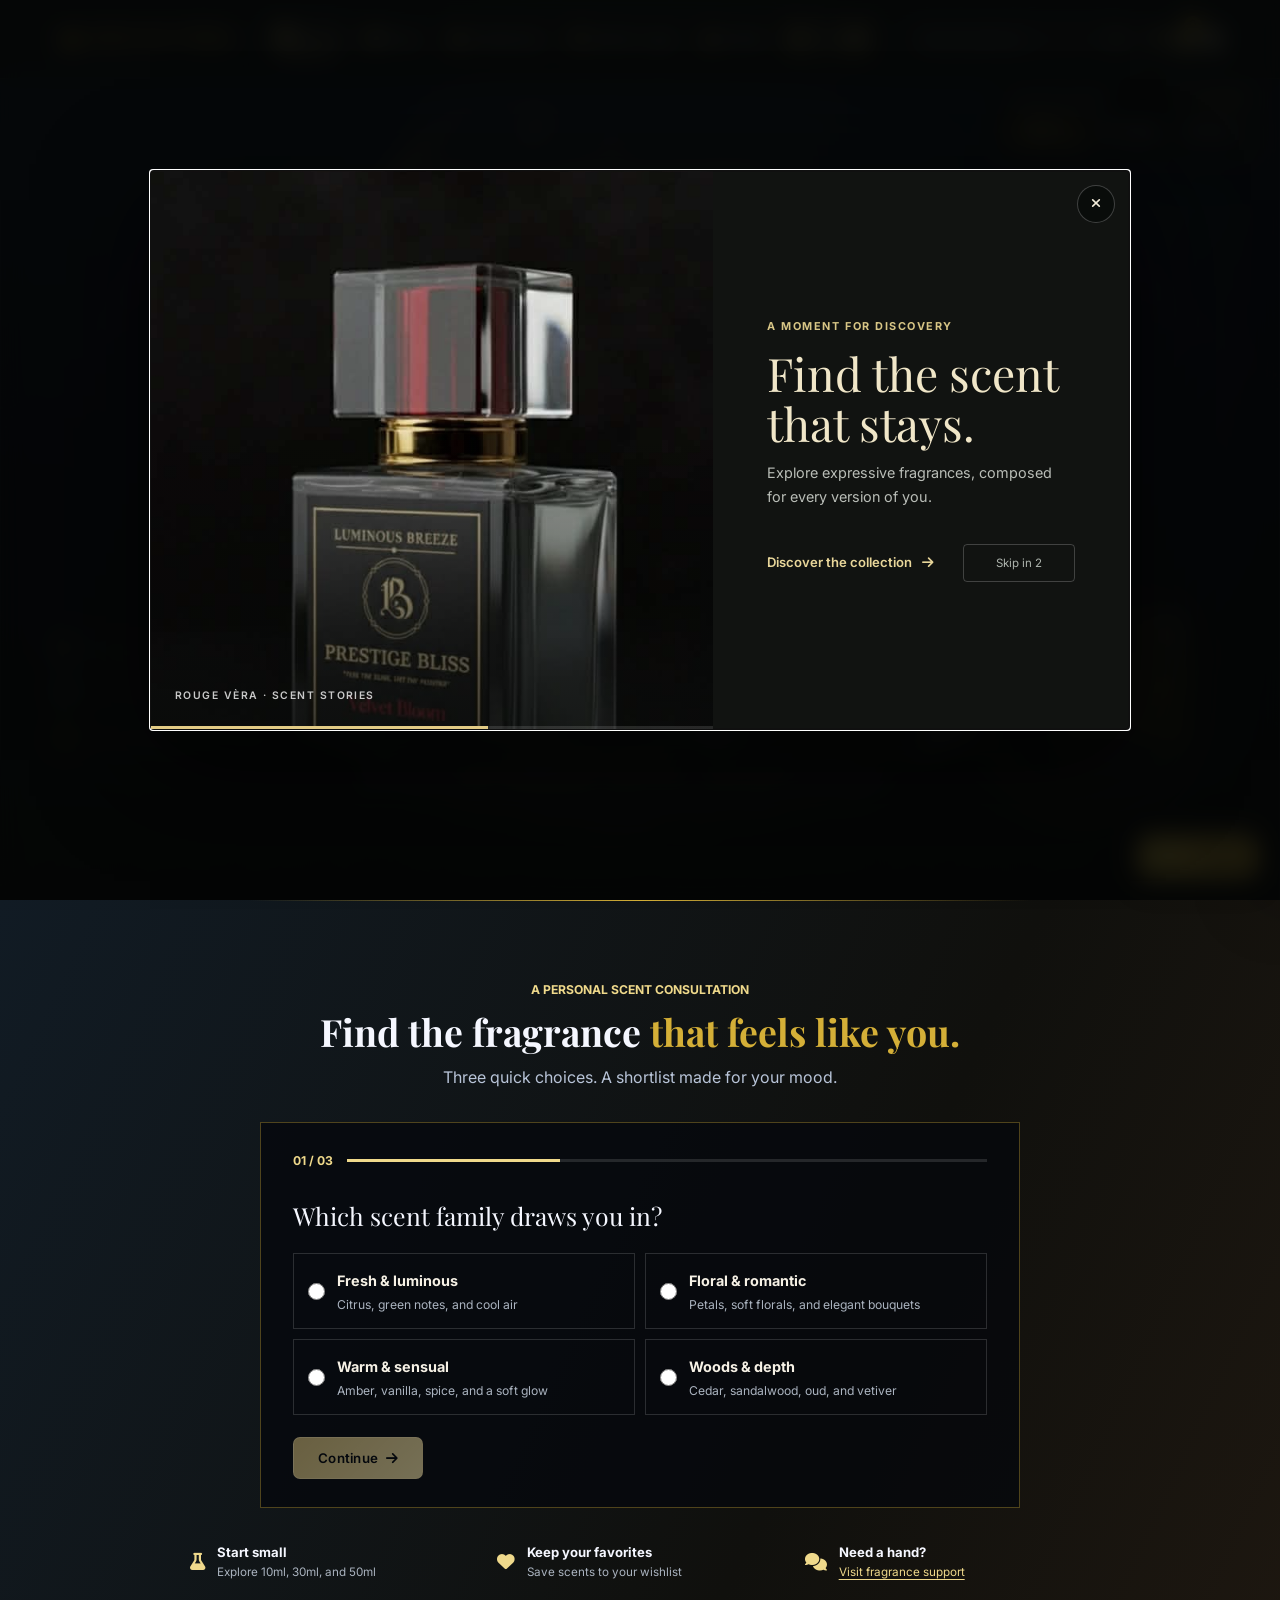
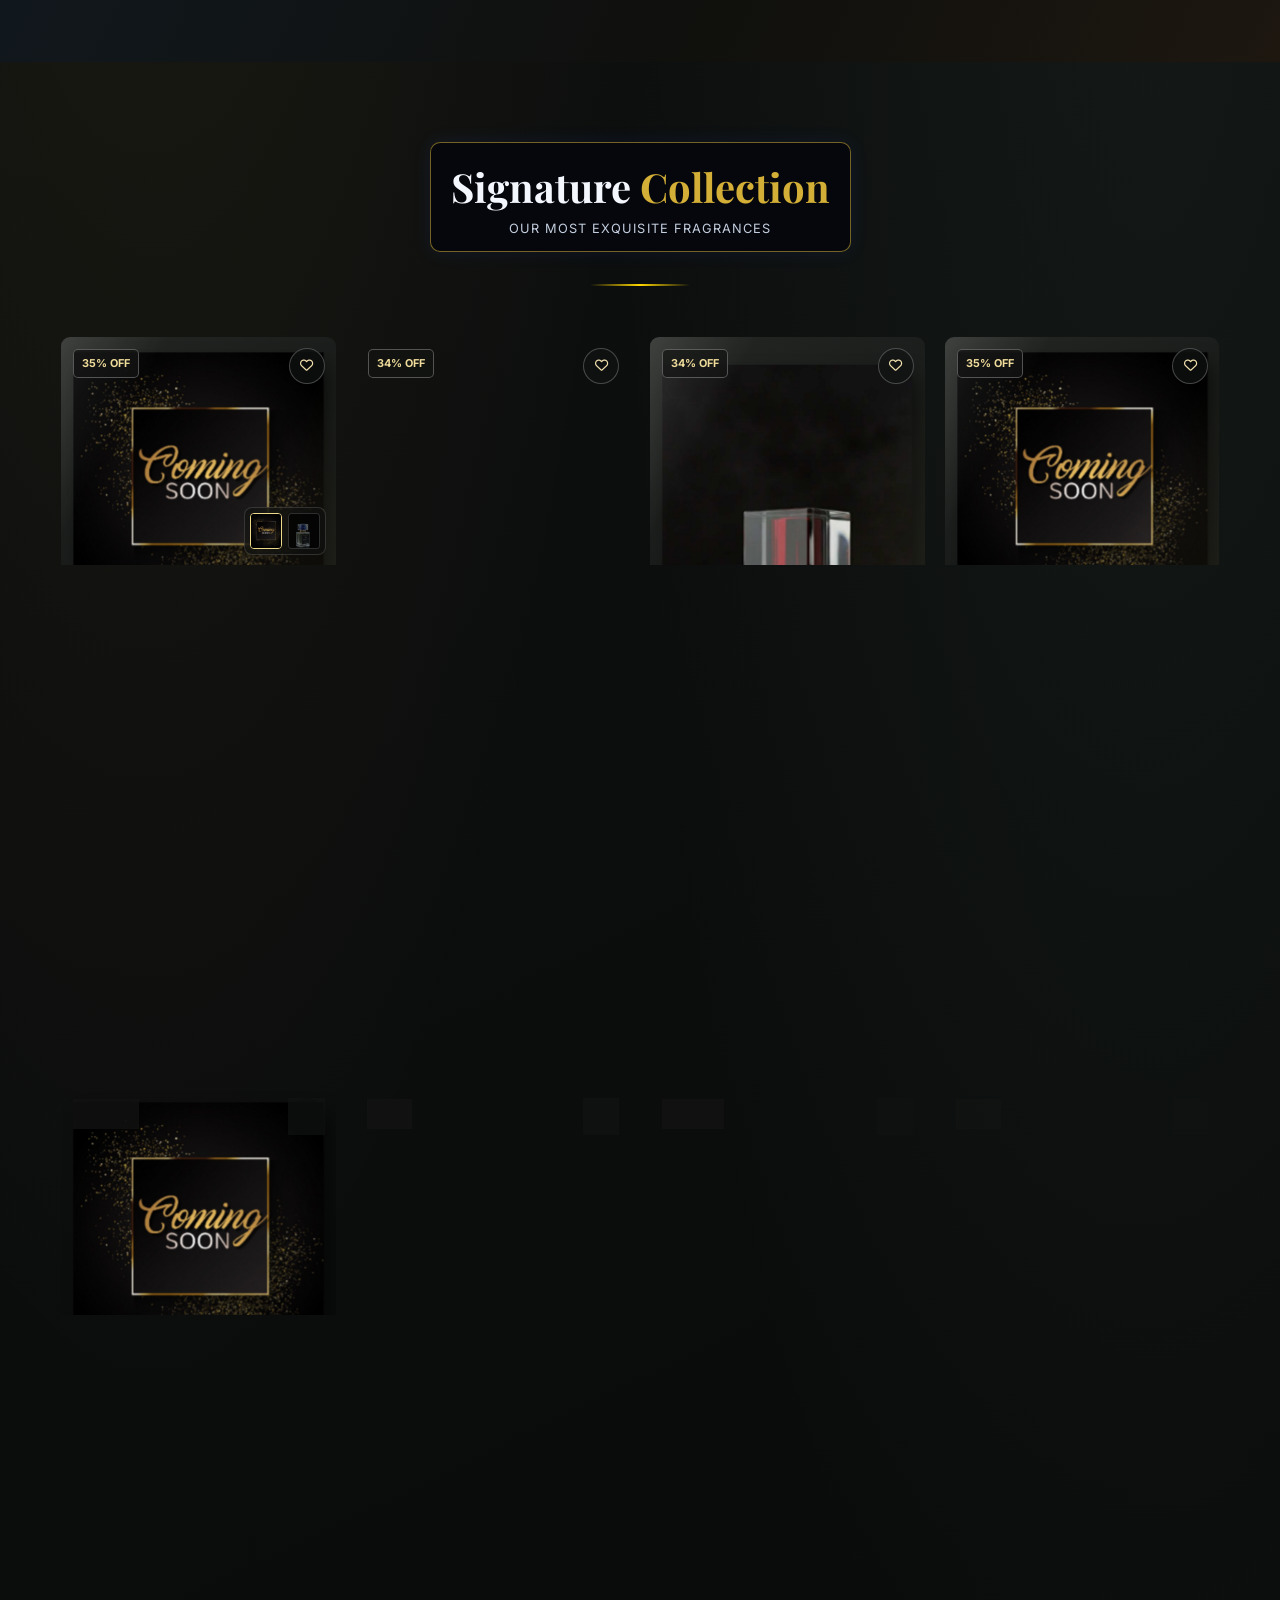
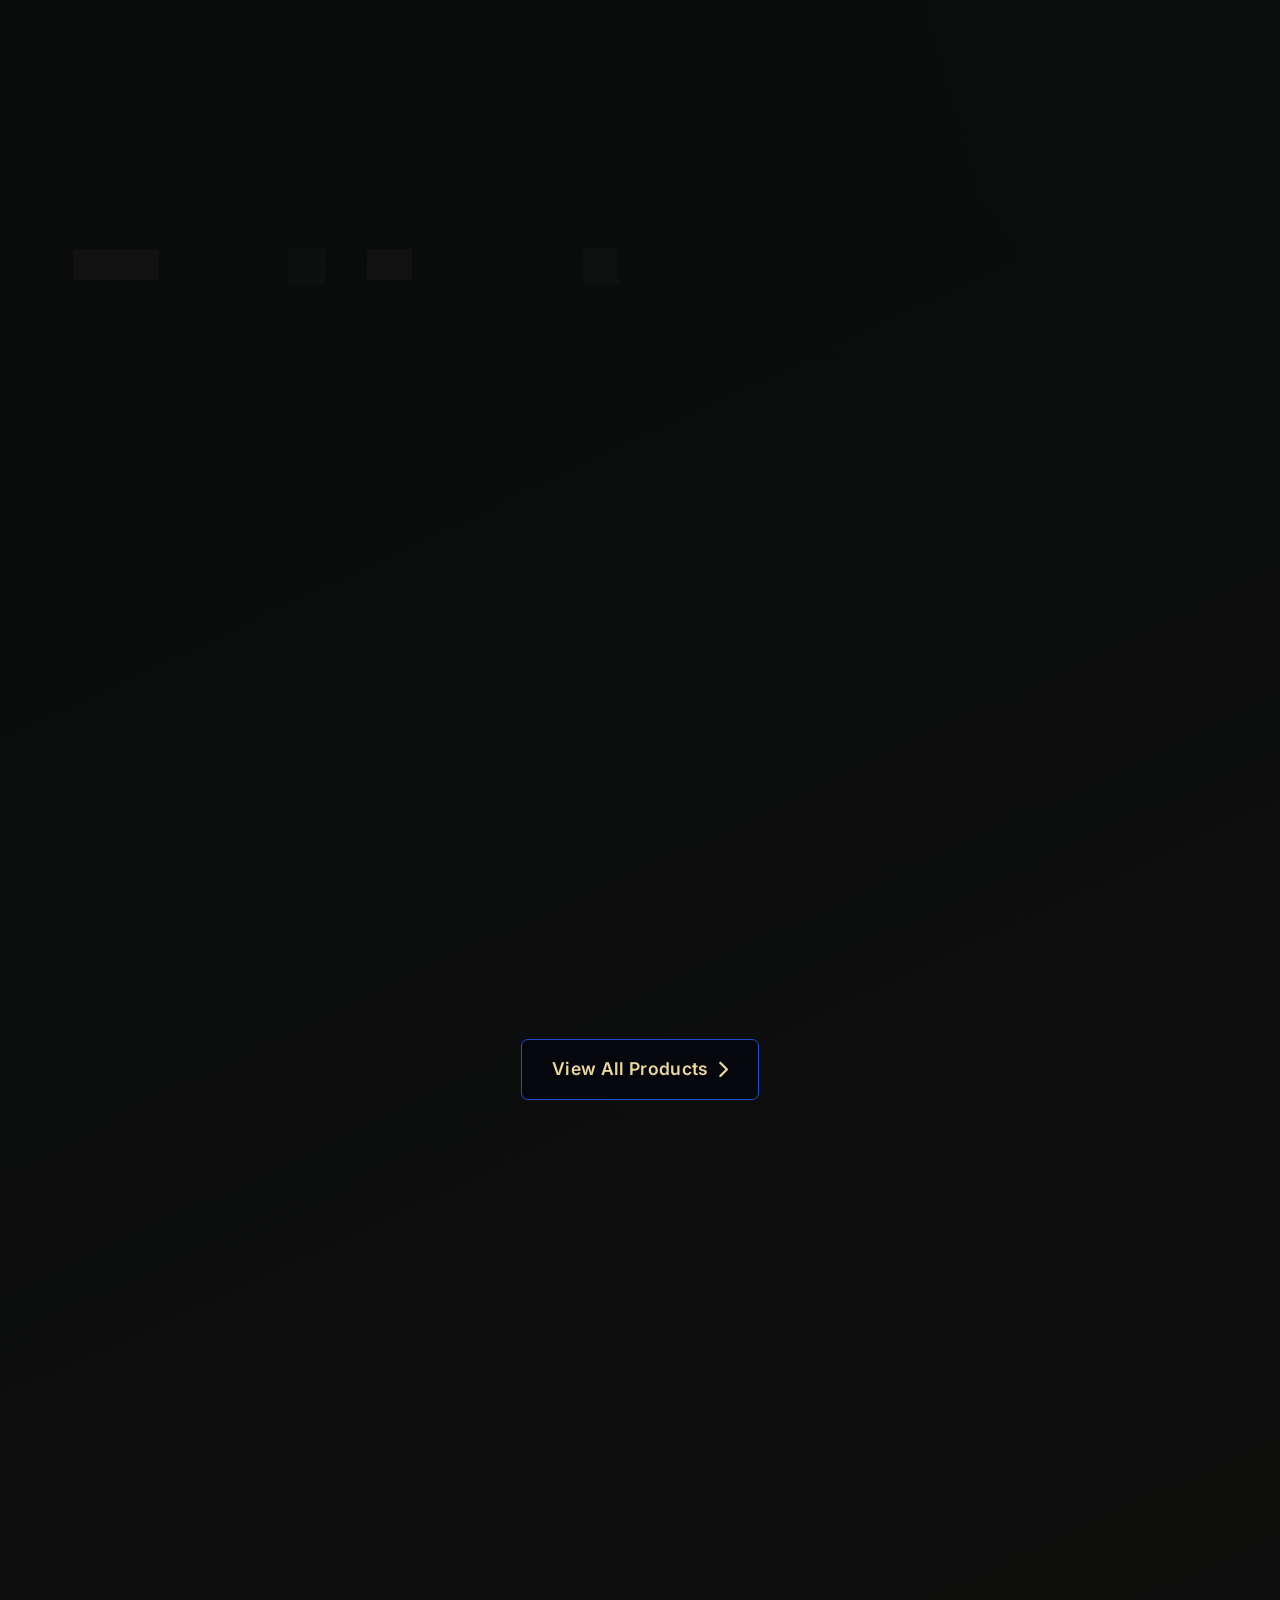
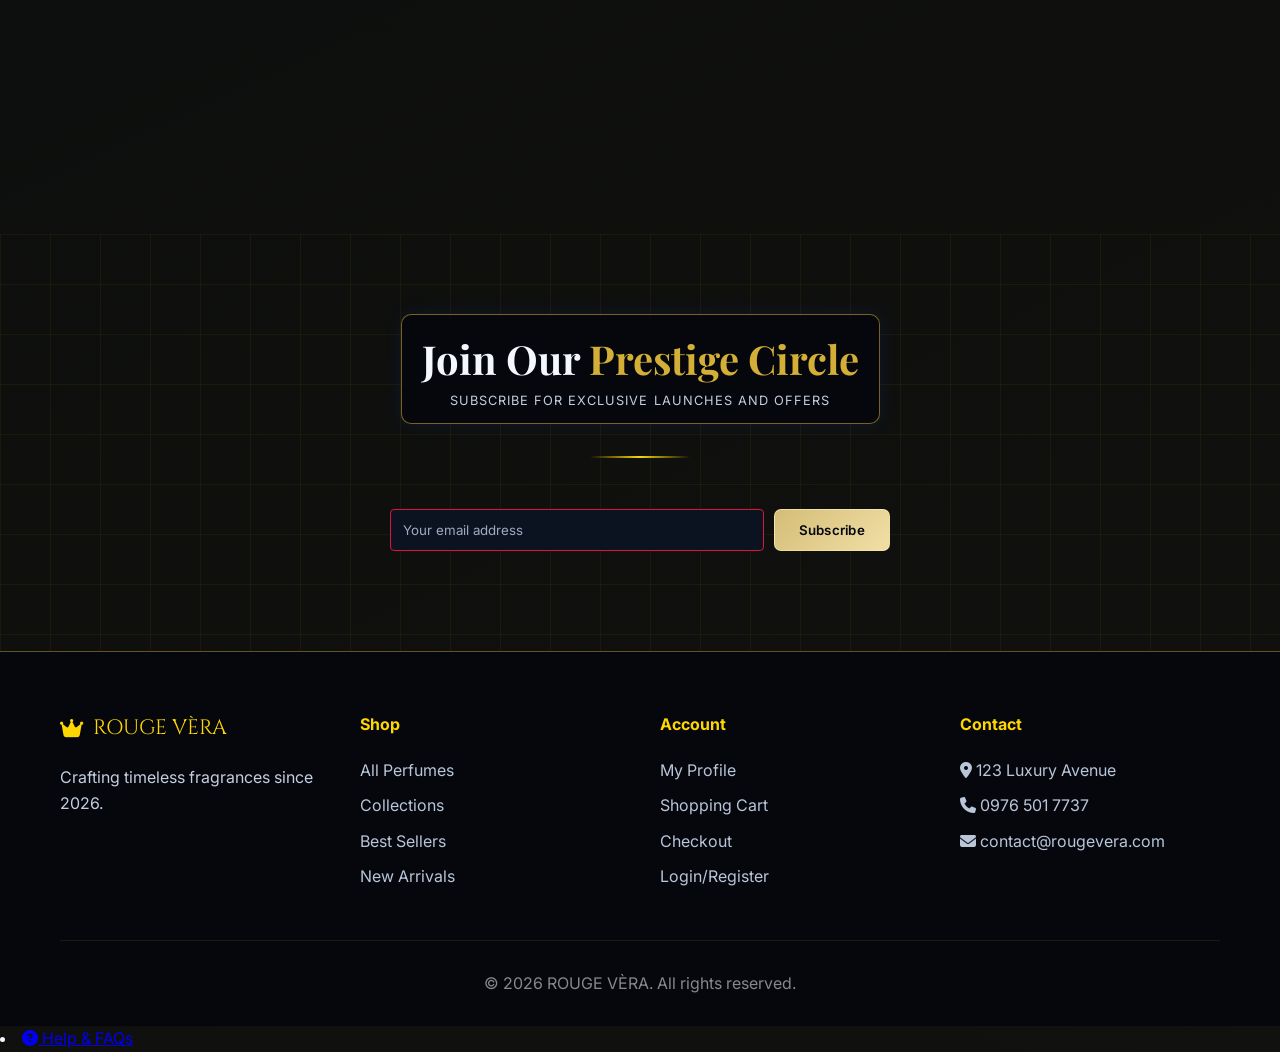
==== commit 9312a5de: "Add files via upload" ====
--- a/index.html
+++ b/index.html
@@ -77,8 +77,40 @@
                 <p class="hero-subtitle">Discover the art of fragrance with ROUGE VÈRA - where luxury meets soulful scents.</p>
                 <div class="hero-btns">
                     <a href="shop.html" class="btn btn-gold btn-lg">Shop Now <i class="fas fa-arrow-right"></i></a>
-                    <a href="#collections" class="btn btn-outline-gold btn-lg">Explore Collections</a>
-                </div>
+                    <a href="#fragrance-quiz" class="btn btn-outline-gold btn-lg">Find Your Fragrance <i class="fas fa-sparkles"></i></a>
+                </div>
+            </div>
+        </div>
+    </section>
+
+    <!-- Fragrance Finder -->
+    <section class="section fragrance-finder-section" id="fragrance-quiz">
+        <div class="container">
+            <div class="fragrance-finder-heading">
+                <p class="finder-eyebrow">A personal scent consultation</p>
+                <h2>Find the fragrance <span class="text-gold">that feels like you.</span></h2>
+                <p>Three quick choices. A shortlist made for your mood.</p>
+            </div>
+
+            <div class="fragrance-quiz" id="fragranceQuiz">
+                <div class="quiz-progress" aria-label="Quiz progress">
+                    <span id="quizProgressLabel">01 / 03</span>
+                    <div class="quiz-progress-track"><span id="quizProgressBar"></span></div>
+                </div>
+                <form id="fragranceQuizForm">
+                    <fieldset class="quiz-question" id="quizQuestion" aria-live="polite"></fieldset>
+                    <div class="quiz-controls">
+                        <button class="btn btn-outline-gold" id="quizBack" type="button" hidden><i class="fas fa-arrow-left"></i> Back</button>
+                        <button class="btn btn-gold" id="quizNext" type="button" disabled>Continue <i class="fas fa-arrow-right"></i></button>
+                    </div>
+                </form>
+                <div class="quiz-results" id="quizResults" aria-live="polite" hidden></div>
+            </div>
+
+            <div class="finder-promises" aria-label="Shopping benefits">
+                <div><i class="fas fa-flask"></i><span><strong>Start small</strong><small>Explore 10ml, 30ml, and 50ml</small></span></div>
+                <div><i class="fas fa-heart"></i><span><strong>Keep your favorites</strong><small>Save scents to your wishlist</small></span></div>
+                <div><i class="fas fa-comments"></i><span><strong>Need a hand?</strong><small><a href="support.html">Visit fragrance support</a></small></span></div>
             </div>
         </div>
     </section>
--- a/style.css
+++ b/style.css
@@ -654,6 +654,76 @@
         linear-gradient(rgba(255, 215, 0, 0.05) 1px, transparent 1px),
         linear-gradient(90deg, rgba(255, 215, 0, 0.05) 1px, transparent 1px);
     background-size: 50px 50px;
+}
+
+.fragrance-finder-section {
+    position: relative;
+    overflow: hidden;
+    background: linear-gradient(115deg, #111b24, #10100d 64%, #1d1710);
+}
+
+.fragrance-finder-section::before {
+    position: absolute;
+    top: 0;
+    left: 50%;
+    width: min(780px, 90vw);
+    height: 1px;
+    content: '';
+    transform: translateX(-50%);
+    background: linear-gradient(90deg, transparent, var(--gold), transparent);
+}
+
+.fragrance-finder-heading { max-width: 720px; margin: 0 auto 32px; text-align: center; }
+.finder-eyebrow { margin-bottom: 10px; color: var(--gold-bright); font-size: 0.76rem; font-weight: 700; text-transform: uppercase; }
+.fragrance-finder-heading h2 { font-family: 'Playfair Display', serif; font-size: 2.35rem; line-height: 1.2; }
+.fragrance-finder-heading > p:last-child { margin-top: 10px; color: #b8c4d8; }
+.fragrance-quiz { max-width: 760px; margin: 0 auto; padding: 28px 32px; border: 1px solid rgba(212, 175, 55, 0.35); background: rgba(5, 7, 13, 0.76); }
+.quiz-progress { display: flex; align-items: center; gap: 14px; margin-bottom: 25px; color: var(--gold-bright); font-size: 0.76rem; font-weight: 700; }
+.quiz-progress-track { height: 3px; flex: 1; overflow: hidden; background: rgba(255, 255, 255, 0.12); }
+.quiz-progress-track span { display: block; width: 33.333%; height: 100%; background: var(--gold-bright); transition: width 220ms ease; }
+.quiz-question { min-width: 0; border: 0; }
+.quiz-question legend { width: 100%; margin-bottom: 18px; font-family: 'Playfair Display', serif; font-size: 1.55rem; }
+.quiz-options { display: grid; grid-template-columns: repeat(2, minmax(0, 1fr)); gap: 10px; }
+.quiz-option { display: flex; align-items: center; gap: 12px; min-height: 76px; padding: 13px 14px; border: 1px solid rgba(255, 255, 255, 0.15); cursor: pointer; transition: border-color 160ms ease, background 160ms ease; }
+.quiz-option:has(input:checked) { border-color: var(--gold-bright); background: rgba(212, 175, 55, 0.1); }
+.quiz-option input { width: 17px; height: 17px; accent-color: var(--gold-bright); }
+.quiz-option-copy { display: grid; gap: 3px; flex: 1; }
+.quiz-option-copy strong { color: #f6f1e5; font-size: 0.9rem; }
+.quiz-option-copy small { color: #aab3bf; font-size: 0.76rem; }
+.quiz-option > i { color: var(--gold-bright); opacity: 0; }
+.quiz-option:has(input:checked) > i { opacity: 1; }
+.quiz-controls { display: flex; justify-content: space-between; gap: 12px; margin-top: 22px; }
+.quiz-controls button[hidden] { display: none; }
+.quiz-controls button:disabled { cursor: not-allowed; opacity: 0.48; }
+.quiz-match-list { display: grid; gap: 10px; }
+.quiz-result-heading { margin-bottom: 18px; }
+.quiz-result-heading h3 { font-family: 'Playfair Display', serif; font-size: 1.5rem; }
+.quiz-match { display: grid; grid-template-columns: 28px 64px minmax(0, 1fr) auto; align-items: center; gap: 14px; padding: 12px 0; border-top: 1px solid rgba(255, 255, 255, 0.12); }
+.quiz-match-number { color: var(--gold-bright); font-size: 0.8rem; }
+.quiz-match img { width: 64px; height: 72px; object-fit: cover; }
+.quiz-match-copy { min-width: 0; }
+.quiz-match-copy p { color: var(--gold-bright); font-size: 0.68rem; text-transform: uppercase; }
+.quiz-match-copy h4 { margin: 2px 0; font-family: 'Playfair Display', serif; font-size: 1.05rem; }
+.quiz-match-copy > span { display: block; color: #b8c4d8; font-size: 0.78rem; }
+.quiz-match .btn { padding: 9px 12px; white-space: nowrap; }
+.quiz-retake { margin-top: 18px; padding: 8px 0; border: 0; background: transparent; color: var(--gold-bright); cursor: pointer; }
+.finder-promises { display: grid; grid-template-columns: repeat(3, minmax(0, 1fr)); gap: 22px; max-width: 900px; margin: 34px auto 0; }
+.finder-promises > div { display: flex; align-items: center; gap: 12px; }
+.finder-promises > div > i { color: var(--gold-bright); font-size: 1.1rem; }
+.finder-promises span { display: grid; }
+.finder-promises strong { font-size: 0.82rem; }
+.finder-promises small { color: #aab3bf; font-size: 0.73rem; }
+.finder-promises a { color: var(--gold-bright); text-decoration: underline; text-underline-offset: 3px; }
+
+@media (max-width: 640px) {
+    .fragrance-finder-heading h2 { font-size: 1.8rem; }
+    .fragrance-quiz { padding: 22px 17px; }
+    .quiz-options { grid-template-columns: 1fr; }
+    .quiz-question legend { font-size: 1.3rem; }
+    .quiz-match { grid-template-columns: 22px 52px minmax(0, 1fr); gap: 10px; }
+    .quiz-match img { width: 52px; height: 62px; }
+    .quiz-match .btn { grid-column: 3; justify-self: start; }
+    .finder-promises { grid-template-columns: 1fr; gap: 15px; max-width: 360px; }
 }
 
 /* ============================================
@@ -2763,6 +2833,54 @@
     outline-offset: 3px;
 }
 
+.btn > i,
+.nav-link > i,
+.nav-icon > i,
+.theme-toggle > i,
+.mobile-menu-btn > i,
+.wishlist-btn > i,
+.quick-view-close > i,
+.support-toggle > i,
+.support-header-actions button > i,
+.support-form button > i,
+.support-suggestions button > i {
+    display: inline-block;
+    transform-origin: center;
+    transition: transform 220ms cubic-bezier(0.2, 0.8, 0.2, 1), color 220ms ease, filter 220ms ease;
+}
+
+.nav-link > i,
+.nav-icon > i,
+.theme-toggle > i,
+.mobile-menu-btn > i,
+.support-toggle > i,
+.support-suggestions button > i {
+    color: var(--gold-bright);
+    filter: drop-shadow(0 0 5px rgba(244, 211, 94, 0.18));
+}
+
+.btn:hover > i { transform: translateX(2px) scale(1.08); }
+.nav-link:hover > i, .nav-link.active > i { transform: translateY(-2px) scale(1.1); filter: drop-shadow(0 0 7px rgba(244, 211, 94, 0.5)); }
+.nav-icon:hover > i, .theme-toggle:hover > i, .mobile-menu-btn:hover > i { transform: rotate(-8deg) scale(1.14); filter: drop-shadow(0 0 8px rgba(244, 211, 94, 0.56)); }
+.wishlist-btn:hover > i { transform: rotate(-12deg) scale(1.17); }
+.wishlist-btn.active > i { color: #e78291; filter: drop-shadow(0 0 7px rgba(231, 130, 145, 0.4)); }
+.quick-view-close:hover > i, .support-header-actions button:hover > i { transform: rotate(90deg) scale(1.08); }
+.support-toggle:hover > i, .support-form button:hover > i { transform: scale(1.14) rotate(-8deg); }
+.support-suggestions button:hover > i { transform: translateY(-1px) scale(1.12); }
+.product-rating > i { filter: drop-shadow(0 0 5px rgba(169, 205, 169, 0.36)); }
+.verified-rating-stars { filter: drop-shadow(0 0 5px rgba(239, 217, 139, 0.22)); }
+.payment-verification-note { margin: -8px 0 18px; padding: 12px 14px; border-left: 2px solid var(--gold-bright); background: rgba(244, 211, 94, 0.07); color: #c5cbd4; font-size: 0.82rem; line-height: 1.55; }
+.checkout-payment-methods { display: flex; flex-wrap: wrap; gap: 8px; }
+.checkout-payment-methods span { display: inline-flex; align-items: center; gap: 7px; padding: 8px 10px; border: 1px solid rgba(244, 211, 94, 0.18); border-radius: 6px; color: #b8c4d8; font-size: 0.76rem; }
+.checkout-payment-methods i { color: var(--gold-bright); }
+.profile-payment-status { margin: 8px 0 0; color: #bbc4d3; font-size: 0.78rem; }
+.profile-payment-status i { margin-right: 5px; color: var(--gold-bright); }
+.admin-payment-verification { display: flex; align-items: center; justify-content: space-between; gap: 14px; flex-wrap: wrap; margin-top: 16px; padding: 13px 15px; border: 1px solid rgba(244, 211, 94, 0.18); border-radius: 7px; background: rgba(244, 211, 94, 0.045); }
+.admin-payment-verification > div { display: grid; gap: 3px; min-width: 0; }
+.admin-payment-verification small { color: #aeb7c7; font-size: 0.72rem; overflow-wrap: anywhere; }
+.admin-payment-verification p { margin: 0; color: #f0dfaa; font-size: 0.86rem; }
+.admin-payment-verification strong { color: #e4d69f; }
+
 .product-card, .collection-card, .shop-sidebar, .cart-item, .order-summary,
 .profile-card, .dashboard, .action-card, .feature, .guest-welcome {
     box-shadow: var(--shadow-luxury);
@@ -2978,6 +3096,7 @@
 }
 
 body.device-preview-phone .device-switcher {
+    position: absolute;
     top: 82px;
     justify-content: center;
 }
@@ -2988,7 +3107,7 @@
 body.device-preview-phone .support-widget { right: auto; bottom: 16px; }
 
 @media (max-width: 600px) {
-    .device-switcher { top: 76px; right: 12px; }
+    .device-switcher { position: absolute; top: 76px; right: 12px; }
     .device-switcher-label { display: none; }
     .device-switcher button span { display: none; }
     .device-switcher button { width: 34px; justify-content: center; padding: 6px; }
@@ -3237,6 +3356,183 @@
     .support-toggle-dot { position: absolute; top: 9px; right: 9px; width: 6px; height: 6px; }
 }
 
+@view-transition {
+    navigation: auto;
+}
+
+::view-transition-old(root) {
+    animation: pageTransitionOut 180ms ease both;
+}
+
+::view-transition-new(root) {
+    animation: pageTransitionIn 320ms cubic-bezier(0.2, 0.7, 0.2, 1) both;
+}
+
+@keyframes pageTransitionOut {
+    to { opacity: 0.88; }
+}
+
+@keyframes pageTransitionIn {
+    from { opacity: 0.5; transform: translateY(6px); }
+    to { opacity: 1; transform: translateY(0); }
+}
+
+body.motion-ready [data-reveal] {
+    opacity: 0;
+    transform: translateY(18px);
+    transition: opacity 550ms ease, transform 550ms cubic-bezier(0.2, 0.7, 0.2, 1);
+    will-change: opacity, transform;
+}
+
+body.motion-ready [data-reveal].is-visible {
+    opacity: 1;
+    transform: translateY(0);
+}
+
+body.motion-ready .products-grid.is-visible > .product-card,
+body.motion-ready .collections-grid.is-visible > .collection-card,
+body.motion-ready .faq-list.is-visible > .faq-item,
+body.motion-ready .profile-order-list.is-visible > .profile-order-card {
+    animation: sectionItemReveal 460ms cubic-bezier(0.2, 0.7, 0.2, 1) both;
+    animation-delay: calc(var(--reveal-index, 0) * 45ms);
+}
+
+@keyframes sectionItemReveal {
+    from { opacity: 0; transform: translateY(12px); }
+    to { opacity: 1; transform: translateY(0); }
+}
+
+.product-card,
+.collection-card,
+.quiz-option,
+.size-btn,
+.wishlist-btn {
+    transition: transform 220ms ease, border-color 220ms ease, background-color 220ms ease, box-shadow 220ms ease, color 180ms ease;
+}
+
+.product-card .product-img img,
+.collection-card img {
+    transition: transform 550ms cubic-bezier(0.2, 0.7, 0.2, 1), filter 350ms ease;
+}
+
+.product-card:hover .product-img img,
+.collection-card:hover img {
+    transform: scale(1.045);
+}
+
+.quiz-enter { animation: quizStepIn 280ms ease both; }
+
+@keyframes quizStepIn {
+    from { opacity: 0; transform: translateX(10px); }
+    to { opacity: 1; transform: translateX(0); }
+}
+
+.home-search-empty {
+    grid-column: 1 / -1;
+    display: grid;
+    justify-items: center;
+    gap: 10px;
+    padding: 44px 20px;
+    border: 1px dashed rgba(244, 211, 94, 0.35);
+    color: #b8c4d8;
+    text-align: center;
+}
+
+.home-search-empty > i { color: var(--gold-bright); font-size: 1.4rem; }
+.home-search-empty strong { color: #f6f1e5; font-family: 'Playfair Display', serif; font-size: 1.25rem; }
+.home-search-empty span { font-size: 0.9rem; }
+.home-search-empty .btn { margin-top: 6px; }
+
+.promo-ad-overlay {
+    position: fixed;
+    inset: 0;
+    z-index: 5000;
+    display: grid;
+    place-items: center;
+    padding: 20px;
+    background: rgba(5, 6, 5, 0.88);
+    backdrop-filter: blur(12px);
+    animation: promoAdFadeIn 280ms ease both;
+}
+.promo-ad-overlay.is-closing { animation: promoAdFadeOut 240ms ease both; }
+.promo-ad {
+    position: relative;
+    display: grid;
+    grid-template-columns: minmax(0, 1.15fr) minmax(300px, 0.85fr);
+    width: min(980px, 100%);
+    min-height: min(560px, calc(100vh - 40px));
+    overflow: hidden;
+    border: 1px solid rgba(239, 217, 139, 0.3);
+    background: #111311;
+    box-shadow: 0 30px 100px rgba(0, 0, 0, 0.62);
+    animation: promoAdRise 520ms cubic-bezier(0.2, 0.7, 0.2, 1) both;
+}
+.promo-ad-close {
+    position: absolute;
+    top: 14px;
+    right: 14px;
+    z-index: 3;
+    display: grid;
+    place-items: center;
+    width: 38px;
+    height: 38px;
+    border: 1px solid rgba(255, 255, 255, 0.22);
+    border-radius: 50%;
+    background: rgba(8, 10, 9, 0.72);
+    color: #f4edda;
+    cursor: pointer;
+}
+.promo-ad-visual { position: relative; min-height: 430px; overflow: hidden; background: #080a09; }
+.promo-ad-visual::after { position: absolute; inset: 45% 0 0; content: ''; background: linear-gradient(transparent, rgba(5, 7, 6, 0.6)); pointer-events: none; }
+.promo-ad-slide { position: absolute; inset: 0; width: 100%; height: 100%; object-fit: cover; opacity: 0; transform: scale(1.08); filter: saturate(0.82); transition: opacity 700ms ease, transform 5.5s cubic-bezier(0.2, 0.7, 0.2, 1); }
+.promo-ad-slide.active { opacity: 1; transform: scale(1); }
+.promo-ad-frame-label { position: absolute; bottom: 24px; left: 24px; z-index: 1; color: rgba(255, 255, 255, 0.78); font-size: 0.65rem; font-weight: 600; letter-spacing: 0.14em; }
+.promo-ad-progress { position: absolute; right: 0; bottom: 0; left: 0; z-index: 2; height: 3px; background: rgba(255, 255, 255, 0.12); }
+.promo-ad-progress > span { display: block; width: 0; height: 100%; background: #e2cb85; transition: width 900ms linear; }
+.promo-ad-copy { display: flex; flex-direction: column; justify-content: center; padding: clamp(28px, 5vw, 54px); }
+.promo-ad-eyebrow { color: #d8c686; font-size: 0.68rem; font-weight: 700; letter-spacing: 0.14em; text-transform: uppercase; }
+.promo-ad-copy h2 { margin: 14px 0 12px; color: #f0e6c8; font-family: 'Playfair Display', serif; font-size: clamp(2rem, 3.6vw, 3.25rem); font-weight: 400; line-height: 1.08; }
+.promo-ad-copy p { max-width: 330px; color: #b9bdb7; font-size: 0.9rem; line-height: 1.7; }
+.promo-ad-footer { display: flex; align-items: center; justify-content: space-between; gap: 12px; flex-wrap: wrap; margin-top: 34px; }
+.promo-ad-shop { display: inline-flex; align-items: center; gap: 10px; color: #e8d69a; font-size: 0.82rem; font-weight: 600; text-decoration: none; }
+.promo-ad-shop i { transition: transform 180ms ease; }
+.promo-ad-shop:hover i { transform: translateX(4px); }
+.promo-ad-skip { min-width: 112px; min-height: 38px; padding: 8px 12px; border: 1px solid rgba(255, 255, 255, 0.2); border-radius: 4px; background: transparent; color: #aeb5ae; font: inherit; font-size: 0.72rem; }
+.promo-ad-skip:not(:disabled) { border-color: rgba(239, 217, 139, 0.58); color: #f0dfaa; cursor: pointer; }
+body.promo-ad-open { overflow: hidden; }
+@keyframes promoAdFadeIn { from { opacity: 0; } to { opacity: 1; } }
+@keyframes promoAdFadeOut { to { opacity: 0; visibility: hidden; } }
+@keyframes promoAdRise { from { opacity: 0; transform: translateY(14px) scale(0.985); } to { opacity: 1; transform: translateY(0) scale(1); } }
+
+@media (max-width: 700px) {
+    .promo-ad-overlay { padding: 12px; }
+    .promo-ad { grid-template-columns: 1fr; grid-template-rows: minmax(220px, 39vh) auto; min-height: 0; max-height: calc(100vh - 24px); overflow-y: auto; }
+    .promo-ad-visual { min-height: 220px; }
+    .promo-ad-copy { padding: 24px; }
+    .promo-ad-copy h2 { max-width: 400px; font-size: 2rem; }
+    .promo-ad-footer { margin-top: 20px; }
+}
+
+@media (prefers-reduced-motion: reduce) {
+    .promo-ad-overlay, .promo-ad, .promo-ad-slide { animation: none; transition: none; }
+}
+
+@media (prefers-reduced-motion: reduce) {
+    *,
+    *::before,
+    *::after {
+        scroll-behavior: auto !important;
+        animation-duration: 0.01ms !important;
+        animation-iteration-count: 1 !important;
+        transition-duration: 0.01ms !important;
+    }
+
+    body.motion-ready [data-reveal] {
+        opacity: 1;
+        transform: none;
+    }
+}
+
 /* Advanced FAQ navigation action */
 .faq-nav-link {
     position: relative;
@@ -3279,4 +3575,437 @@
 @media (max-width: 1100px) {
     .nav-links .faq-nav-link { padding-right: 8px; padding-left: 8px; }
     .nav-links .faq-nav-link b { display: none; }
+}
+
+/* Clean glass storefront layer */
+:root {
+    --glass-base: rgba(17, 20, 22, 0.72);
+    --glass-raised: rgba(27, 30, 31, 0.78);
+    --glass-border: rgba(255, 255, 255, 0.12);
+    --glass-border-highlight: rgba(244, 211, 94, 0.3);
+    --glass-blur: 18px;
+    --ink-soft: #c4c8c5;
+    --gold-bright: #efd98b;
+}
+
+body {
+    background-color: #0c0e0e;
+    background-image:
+        radial-gradient(ellipse at 12% 7%, rgba(191, 150, 67, 0.1), transparent 34%),
+        radial-gradient(ellipse at 90% 26%, rgba(73, 102, 88, 0.12), transparent 33%),
+        linear-gradient(155deg, #101211 0%, #0a0c0c 56%, #11120f 100%);
+    color: #f4f3ee;
+}
+
+body:not(.light-mode) .section:not(.bg-black-dark),
+body:not(.light-mode) .pattern-grid,
+body:not(.light-mode) .bg-black-dark {
+    background-color: transparent;
+}
+
+.navbar,
+body:not(.light-mode) .navbar,
+body:not(.light-mode) .mobile-nav {
+    background: rgba(12, 14, 14, 0.78);
+    border-color: rgba(255, 255, 255, 0.1);
+    box-shadow: 0 12px 36px rgba(0, 0, 0, 0.18);
+    backdrop-filter: blur(var(--glass-blur)) saturate(130%);
+    -webkit-backdrop-filter: blur(var(--glass-blur)) saturate(130%);
+}
+
+.navbar .container { min-height: 48px; }
+.nav-logo { color: #f0d98c; font-size: 1.28rem; }
+.nav-links { gap: 4px; }
+.nav-link { padding: 9px 11px; border-radius: 7px; color: #d1d2cd; }
+.nav-link:hover, .nav-link.active { color: #f1dc9a; background: rgba(255, 255, 255, 0.055); }
+.nav-link::after { background: #efd98b; }
+.nav-icons { gap: 12px; }
+.search-box { overflow: hidden; border: 1px solid var(--glass-border); border-radius: 8px; background: rgba(255, 255, 255, 0.045); }
+.search-input,
+body:not(.light-mode) .search-input {
+    width: 190px;
+    border: 0;
+    background: transparent;
+    color: #f4f3ee;
+}
+.search-input:focus { outline: 0; box-shadow: inset 0 0 0 1px var(--glass-border-highlight); }
+.search-btn,
+body:not(.light-mode) .search-btn { border: 0; background: transparent; color: #efd98b; }
+.cart-icon, .nav-icon, .theme-toggle, .mobile-menu-btn { color: #ecebe5; }
+.cart-count { background: #efd98b; }
+.mobile-nav {
+    border-right: 1px solid var(--glass-border);
+    box-shadow: 18px 18px 44px rgba(0, 0, 0, 0.3);
+    backdrop-filter: blur(24px) saturate(135%);
+    -webkit-backdrop-filter: blur(24px) saturate(135%);
+}
+.mobile-nav-link { border-radius: 7px; color: #d5d5d0; }
+.mobile-nav-link:hover, .mobile-nav-link.active { background: rgba(255, 255, 255, 0.07); color: #f1dc9a; }
+
+.shop-header {
+    min-height: 300px;
+    padding: 142px 0 48px;
+    border-bottom: 1px solid rgba(255, 255, 255, 0.07);
+    background:
+        radial-gradient(ellipse at 50% 0%, rgba(211, 180, 105, 0.12), transparent 52%),
+        linear-gradient(180deg, rgba(17, 20, 19, 0.42), rgba(12, 14, 14, 0.04));
+}
+.shop-header-content { max-width: 760px; margin: 0 auto; }
+.shop-header-content h1 { color: #f4f1e8; font-size: clamp(2.3rem, 5vw, 3.45rem); line-height: 1.1; }
+.shop-header-content h1 .text-gold { color: #efd98b !important; }
+.shop-header-content > p { margin-top: 13px; color: #b8beb9 !important; }
+.shop-header-content > div { color: #a9afaa; }
+.shop-header-content > div a { color: #efd98b !important; }
+.shop-header-content > div span { color: #c4c8c5 !important; }
+
+.shop-grid { grid-template-columns: 236px minmax(0, 1fr); gap: 26px; align-items: start; }
+.shop-sidebar {
+    position: sticky;
+    top: 98px;
+    padding: 20px;
+    border: 1px solid var(--glass-border);
+    border-radius: 10px;
+    background: var(--glass-base);
+    box-shadow: 0 18px 48px rgba(0, 0, 0, 0.16);
+    backdrop-filter: blur(var(--glass-blur));
+    -webkit-backdrop-filter: blur(var(--glass-blur));
+}
+body:not(.light-mode) .shop-sidebar {
+    border-color: var(--glass-border);
+    background: rgba(20, 23, 22, 0.76);
+}
+.filter-card { margin-bottom: 23px; }
+.filter-card:last-of-type { margin-bottom: 0; }
+body:not(.light-mode) .shop-sidebar .filter-card {
+    margin-bottom: 0;
+    padding: 13px;
+    border: 1px solid rgba(255, 255, 255, 0.075);
+    border-radius: 8px;
+    background: rgba(255, 255, 255, 0.025);
+}
+.filter-title { margin-bottom: 12px; color: #e8d38f; font-family: 'Inter', sans-serif; font-size: 0.78rem; font-weight: 700; letter-spacing: 0.09em; text-transform: uppercase; }
+.filter-item { padding: 9px 10px; border: 0; border-radius: 6px; color: #c1c6c1; font-size: 0.88rem; }
+.filter-item:hover, .filter-item.active { padding-left: 10px; background: rgba(244, 211, 94, 0.09); color: #f2dc97; }
+.price-slider { background: rgba(255, 255, 255, 0.12); }
+.price-range > div:last-child { border: 1px solid rgba(255, 255, 255, 0.08); background: rgba(255, 255, 255, 0.035) !important; }
+.price-range > div:nth-child(2) span { color: #aeb6b0 !important; font-size: 0.78rem; }
+#currentPrice { color: #e8d690 !important; }
+.shop-sidebar .btn { min-height: 44px; margin-top: 12px !important; }
+
+.shop-toolbar {
+    display: grid;
+    grid-template-columns: minmax(0, 1fr) auto auto;
+    align-items: center;
+    gap: 12px;
+    min-height: 54px;
+    margin-bottom: 20px;
+    padding: 8px 0 14px;
+    border-bottom-color: rgba(255, 255, 255, 0.1);
+    color: #c7cbc6;
+}
+.shop-toolbar > div:first-child span { color: #c7cbc6; font-size: 0.84rem; white-space: nowrap; }
+.shop-toolbar label { color: #d8c780 !important; }
+.shop-toolbar select { min-height: 38px; border-color: var(--glass-border) !important; border-radius: 7px !important; background: rgba(255, 255, 255, 0.045) !important; color: #e7e8e2 !important; }
+.shop-toolbar select option { background: #171a18; color: #f4f3ee; }
+.view-btn { width: 38px !important; height: 38px !important; border: 1px solid var(--glass-border) !important; border-radius: 7px !important; background: rgba(255, 255, 255, 0.04) !important; color: #aeb5af !important; transition: background 180ms ease, border-color 180ms ease, color 180ms ease; }
+.view-btn:hover, .view-btn.active { border-color: var(--glass-border-highlight) !important; background: rgba(244, 211, 94, 0.1) !important; color: #f0dc9b !important; }
+.products-grid { grid-template-columns: repeat(auto-fill, minmax(240px, 1fr)); gap: 18px; }
+.product-card,
+body:not(.light-mode) .product-card {
+    overflow: hidden;
+    border: 1px solid var(--glass-border);
+    border-radius: 10px;
+    background: linear-gradient(145deg, rgba(33, 36, 34, 0.79), rgba(18, 20, 19, 0.82));
+    box-shadow: 0 14px 36px rgba(0, 0, 0, 0.16);
+    backdrop-filter: blur(14px);
+    -webkit-backdrop-filter: blur(14px);
+}
+.product-card:hover { transform: translateY(-4px); border-color: var(--glass-border-highlight); box-shadow: 0 20px 42px rgba(0, 0, 0, 0.26); }
+.product-img { height: 228px; background: linear-gradient(145deg, #282a26, #151715); }
+.product-img { position: relative; perspective: 900px; }
+.product-gallery-stage {
+    position: absolute;
+    inset: 0;
+    display: grid;
+    place-items: center;
+    overflow: hidden;
+    perspective: 900px;
+    background: radial-gradient(ellipse at 50% 64%, rgba(226, 192, 101, 0.13), transparent 42%), linear-gradient(145deg, #242724, #111412);
+}
+.product-gallery-stage::after {
+    position: absolute;
+    inset: 0;
+    content: '';
+    pointer-events: none;
+    background: linear-gradient(118deg, rgba(255, 255, 255, 0.12), transparent 27%, transparent 70%, rgba(239, 217, 139, 0.07));
+    mix-blend-mode: screen;
+}
+.product-main-image {
+    width: 100%;
+    height: 100%;
+    object-fit: contain;
+    transform: perspective(900px) rotateX(var(--tilt-x, 0deg)) rotateY(var(--tilt-y, 0deg)) scale(0.91);
+    transform-origin: center 62%;
+    filter: drop-shadow(10px 14px 12px rgba(0, 0, 0, 0.48));
+    transition: transform 240ms ease, filter 240ms ease;
+    will-change: transform;
+}
+.product-card:hover .product-gallery-stage .product-main-image {
+    transform: perspective(900px) rotateX(var(--tilt-x, 0deg)) rotateY(var(--tilt-y, 0deg)) scale(0.95);
+    filter: drop-shadow(14px 18px 16px rgba(0, 0, 0, 0.55));
+}
+.product-gallery-thumbs {
+    position: absolute;
+    z-index: 3;
+    right: 10px;
+    bottom: 10px;
+    display: flex;
+    gap: 6px;
+    padding: 5px;
+    border: 1px solid rgba(255, 255, 255, 0.14);
+    border-radius: 8px;
+    background: rgba(16, 18, 17, 0.64);
+    backdrop-filter: blur(10px);
+}
+.product-gallery-thumb {
+    width: 32px;
+    height: 36px;
+    overflow: hidden;
+    padding: 0;
+    border: 1px solid rgba(255, 255, 255, 0.18);
+    border-radius: 4px;
+    background: #121413;
+    cursor: pointer;
+    opacity: 0.68;
+    transition: opacity 160ms ease, border-color 160ms ease, transform 160ms ease;
+}
+.product-gallery-thumb:hover { transform: translateY(-1px); opacity: 1; }
+.product-gallery-thumb.active { border-color: #efd98b; opacity: 1; }
+.product-gallery-thumb img { width: 100%; height: 100%; object-fit: cover; }
+.product-img.image-unavailable .product-gallery-stage::before { position: absolute; content: 'Image unavailable'; z-index: 1; color: #c4c8c5; font-size: 0.82rem; }
+.product-img.image-unavailable .product-gallery-stage::after { display: none; }
+.product-rating { display: flex; align-items: center; flex-wrap: wrap; gap: 5px; min-height: 20px; margin: 2px 0 9px; color: #b8beb7; font-size: 0.7rem; }
+.verified-rating-stars { color: #efd98b; letter-spacing: 0.04em; }
+.product-rating strong { color: #f1e5bd; font-size: 0.72rem; }
+.product-rating > i { color: #a9cda9; font-size: 0.7rem; }
+.rating-empty { color: #a7ada7; font-size: 0.7rem; }
+.product-content { padding: 18px; }
+.product-title { margin-bottom: 5px; color: #f1e2b0; font-size: 1.16rem; }
+.product-category { margin-bottom: 8px; color: #aaaFA8; font-size: 0.72rem; letter-spacing: 0.08em; }
+.product-description { min-height: 42px; color: #c3c7c1; font-size: 0.83rem; line-height: 1.55; }
+.product-stock { font-size: 0.76rem; }
+.product-badge { top: 12px; left: 12px; padding: 5px 8px; border: 1px solid rgba(255, 255, 255, 0.28); border-radius: 5px; background: rgba(19, 21, 19, 0.7); color: #f0dc9b; font-size: 0.68rem; backdrop-filter: blur(10px); }
+.wishlist-btn { top: 11px; right: 11px; width: 36px; height: 36px; border-color: rgba(255, 255, 255, 0.24); background: rgba(18, 20, 19, 0.63); color: #f2e1ae; backdrop-filter: blur(10px); }
+.size-selector > div:first-child { color: #d8c780 !important; font-size: 0.78rem !important; }
+.size-btn { border-color: rgba(255, 255, 255, 0.14); border-radius: 5px; background: rgba(255, 255, 255, 0.035); color: #c7cbc6; }
+.size-btn:hover, .size-btn.active { border-color: rgba(239, 217, 139, 0.66); background: rgba(239, 217, 139, 0.1); color: #f3e5b7; }
+.selected-size-price { color: #f2e3b0; }
+.savings-badge { border: 1px solid rgba(112, 167, 129, 0.24); border-radius: 5px; background: rgba(47, 111, 70, 0.22); color: #b9dbbf; font-size: 0.74rem; }
+.product-card .btn { min-height: 40px; padding: 9px 11px; font-size: 0.78rem; }
+
+.btn { border-radius: 7px; box-shadow: none; transition: transform 180ms ease, background 180ms ease, color 180ms ease, border-color 180ms ease, box-shadow 180ms ease; }
+.btn-gold { border: 1px solid rgba(255, 235, 177, 0.65); background: linear-gradient(135deg, #d5bd78, #f0dfa5); color: #1b1a16; }
+.btn-gold:hover { transform: translateY(-1px); background: linear-gradient(135deg, #e2ce8e, #f6e8b7); box-shadow: 0 8px 22px rgba(225, 200, 122, 0.18); }
+.btn-outline-gold { border: 1px solid rgba(239, 217, 139, 0.52); background: rgba(255, 255, 255, 0.025); color: #efdc9d; }
+.btn-outline-gold:hover { background: rgba(239, 217, 139, 0.12); color: #f8eabc; }
+.btn-black { border-color: var(--glass-border); background: rgba(255, 255, 255, 0.055); color: #e9d79d; }
+
+.cart-sidebar,
+body:not(.light-mode) .cart-sidebar {
+    border-left: 1px solid var(--glass-border);
+    background: rgba(17, 20, 19, 0.89);
+    box-shadow: -24px 0 60px rgba(0, 0, 0, 0.26);
+    backdrop-filter: blur(24px);
+    -webkit-backdrop-filter: blur(24px);
+}
+.cart-overlay { background: rgba(4, 5, 5, 0.62); backdrop-filter: blur(3px); }
+.cart-header, .cart-footer { border-color: rgba(255, 255, 255, 0.1); }
+.cart-header h3, .cart-total { color: #ecdb9f; }
+
+body.light-mode {
+    background-color: #f2f2ec;
+    background-image: radial-gradient(ellipse at 88% 8%, rgba(203, 178, 112, 0.16), transparent 34%), linear-gradient(140deg, #f7f7f1, #e9ede8);
+    color: #252722;
+}
+body.light-mode .navbar { background: rgba(249, 249, 244, 0.82); border-color: rgba(44, 49, 42, 0.11); }
+body.light-mode .nav-link, body.light-mode .nav-icon, body.light-mode .theme-toggle { color: #3c413a; }
+body.light-mode .mobile-nav { background: rgba(247, 247, 241, 0.92); border-color: rgba(44, 49, 42, 0.12); }
+body.light-mode .mobile-nav-link { color: #3c413a; }
+body.light-mode .shop-sidebar { border-color: rgba(40, 45, 39, 0.1); background: rgba(255, 255, 252, 0.72); box-shadow: 0 14px 38px rgba(39, 45, 36, 0.07); }
+body.light-mode .product-card { border-color: rgba(40, 45, 39, 0.1); background: rgba(255, 255, 252, 0.78); box-shadow: 0 14px 36px rgba(39, 45, 36, 0.07); }
+body.light-mode .product-title { color: #4d482f; }
+body.light-mode .product-description, body.light-mode .product-category { color: #5e655c; }
+body.light-mode .filter-item { color: #485048; }
+body.light-mode .size-btn { background: rgba(35, 43, 35, 0.035); color: #424940; }
+body.light-mode .cart-sidebar { background: rgba(250, 250, 245, 0.93); }
+
+@media (max-width: 820px) {
+    .shop-grid { grid-template-columns: 1fr; gap: 18px; }
+    .shop-sidebar { position: static; display: grid; grid-template-columns: repeat(2, minmax(0, 1fr)); gap: 16px; }
+    .filter-card { margin: 0; }
+    .shop-sidebar > .btn { grid-column: 1 / -1; margin-top: 0 !important; }
+    .products-grid { grid-template-columns: repeat(2, minmax(0, 1fr)); gap: 14px; }
+    .shop-header { min-height: 260px; padding-top: 124px; }
+}
+
+@media (max-width: 560px) {
+    .shop-header { min-height: 230px; padding: 112px 0 32px; }
+    .shop-header-content h1 { font-size: 2rem; }
+    .shop-header-content > p { max-width: 300px; margin-right: auto; margin-left: auto; font-size: 0.9rem; }
+    .shop-grid { gap: 14px; }
+    .shop-sidebar { padding: 12px; gap: 10px; }
+    body:not(.light-mode) .shop-sidebar .filter-card { padding: 10px; }
+    .filter-title { font-size: 0.69rem; }
+    .filter-item { padding: 8px 6px; font-size: 0.79rem; }
+    .shop-toolbar { grid-template-columns: minmax(0, 1fr) auto; row-gap: 10px; margin-bottom: 12px; padding-bottom: 10px; }
+    .shop-toolbar > div:last-child { grid-column: 1 / -1; width: 100%; }
+    .shop-toolbar > div:last-child select { flex: 1; width: 100%; }
+    .products-grid { grid-template-columns: 1fr; gap: 14px; }
+    .product-img { height: 205px; }
+    .product-gallery-thumb { width: 29px; height: 33px; }
+    .product-content { min-width: 0; padding: 14px; }
+    .product-title { font-size: 1rem; }
+    .product-description { min-height: 0; margin-bottom: 7px; font-size: 0.76rem; }
+    .product-stock { margin: 5px 0; }
+    .size-selector, .product-size-price { margin: 8px 0; }
+    .size-selector > div:first-child { margin-bottom: 3px !important; }
+    .size-options { gap: 7px; margin-top: 6px; }
+    .size-btn { min-width: 54px; padding: 6px 10px; font-size: 0.78rem; }
+    .selected-size-price, .selected-size-original { font-size: 0.95rem; }
+    .size-label { font-size: 0.76rem; }
+    .savings-badge { margin: 6px 0; padding: 4px 8px; }
+    .product-card .product-content > div:last-child { margin-top: 8px !important; }
+    .product-card .product-content > div:last-child { gap: 8px !important; }
+    .product-card .product-content > div:last-child .btn { flex: 1; min-width: 0; padding-right: 8px; padding-left: 8px; }
+    .device-switcher { display: none !important; }
+}
+
+.profile-order-card {
+    margin-bottom: 12px;
+    padding: 14px 16px;
+    border: 1px solid rgba(255, 255, 255, 0.1);
+    border-radius: 8px;
+    background: rgba(255, 255, 255, 0.025);
+}
+.profile-order-card .profile-order-row { margin-bottom: 0; }
+.verified-review-list { display: grid; gap: 12px; margin-top: 14px; padding-top: 12px; border-top: 1px solid rgba(255, 255, 255, 0.09); }
+.verified-review-note, .review-submitted { margin: 0; color: #b9c7b9; font-size: 0.78rem; }
+.verified-review-note i, .review-submitted i { margin-right: 5px; color: #a9cda9; }
+.verified-review-form { display: grid; gap: 7px; }
+.verified-review-form > label { color: #e6d59c; font-size: 0.8rem; font-weight: 600; }
+.verified-review-controls { display: flex; align-items: center; gap: 8px; }
+.verified-review-controls select, .verified-review-controls input { min-width: 0; min-height: 38px; padding: 8px 10px; border: 1px solid rgba(255, 255, 255, 0.14); border-radius: 6px; background: rgba(255, 255, 255, 0.045); color: #f4f3ee; }
+.verified-review-controls select { flex: 0 0 125px; }
+.verified-review-controls input { flex: 1; }
+.verified-review-controls .btn { flex: 0 0 auto; }
+
+@media (max-width: 640px) {
+    .verified-review-controls { align-items: stretch; flex-direction: column; }
+    .verified-review-controls select { flex-basis: auto; width: 100%; }
+}
+
+@media (prefers-reduced-motion: reduce) {
+    .product-main-image { transform: none; will-change: auto; }
+    .product-card:hover .product-gallery-stage .product-main-image { transform: none !important; }
+}
+
+.quick-view-modal {
+    position: fixed;
+    inset: 0;
+    z-index: 2200;
+    display: grid;
+    place-items: center;
+    padding: 20px;
+    visibility: hidden;
+    opacity: 0;
+    transition: opacity 180ms ease, visibility 180ms ease;
+}
+.quick-view-modal.active { display: grid; visibility: visible; opacity: 1; }
+.quick-view-backdrop { background: rgba(5, 7, 7, 0.74); backdrop-filter: blur(8px); }
+.quick-view-panel {
+    width: min(920px, 100%);
+    max-height: min(760px, calc(100vh - 40px));
+    margin: 0;
+    overflow: auto;
+    padding: 28px;
+    border: 1px solid rgba(239, 217, 139, 0.24);
+    border-radius: 12px;
+    background: rgba(20, 23, 22, 0.94);
+    box-shadow: 0 26px 90px rgba(0, 0, 0, 0.5);
+    backdrop-filter: blur(24px) saturate(125%);
+    -webkit-backdrop-filter: blur(24px) saturate(125%);
+    animation: quickViewEnter 220ms ease both;
+}
+.quick-view-close { top: 14px; right: 14px; z-index: 2; display: grid; place-items: center; border-color: rgba(255, 255, 255, 0.16); background: rgba(255, 255, 255, 0.06); color: #efe0a7; }
+.quick-view-grid { grid-template-columns: minmax(0, 0.95fr) minmax(0, 1.05fr); gap: 30px; }
+.quick-view-image-wrap { min-height: 360px; border: 1px solid rgba(255, 255, 255, 0.1); background: radial-gradient(ellipse at 50% 65%, rgba(226, 192, 101, 0.13), transparent 45%), linear-gradient(145deg, #252925, #111412); }
+.quick-view-image { height: 360px; object-fit: contain; filter: drop-shadow(10px 16px 16px rgba(0, 0, 0, 0.45)); }
+.quick-view-thumbs { display: flex; gap: 8px; margin-top: 10px; }
+.quick-view-thumb { width: 54px; height: 58px; overflow: hidden; padding: 0; border: 1px solid rgba(255, 255, 255, 0.14); border-radius: 6px; background: #141715; cursor: pointer; opacity: 0.7; }
+.quick-view-thumb.active { border-color: #efd98b; opacity: 1; }
+.quick-view-thumb img { width: 100%; height: 100%; object-fit: cover; }
+.quick-view-kicker { color: #d2bd76; font-size: 0.72rem; font-weight: 700; letter-spacing: 0.12em; text-transform: uppercase; }
+.quick-view-info h3 { padding-right: 38px; color: #f0dfaa; font-size: clamp(1.8rem, 3vw, 2.4rem); }
+.quick-view-description { max-width: 480px; color: #c3c8c2; line-height: 1.7; }
+.quick-view-reviews { display: grid; gap: 10px; max-height: 340px; overflow-y: auto; margin: 14px 0; padding: 14px; border: 1px solid rgba(255, 255, 255, 0.09); border-radius: 8px; background: rgba(255, 255, 255, 0.025); }
+.quick-view-reviews h4 { margin: 0; color: #e6d59c; font-size: 0.78rem; font-weight: 700; }
+.quick-view-review-summary { display: grid; grid-template-columns: minmax(76px, 0.65fr) minmax(150px, 1fr); align-items: center; gap: 16px; padding-bottom: 10px; border-bottom: 1px solid rgba(255, 255, 255, 0.08); }
+.quick-view-review-summary > div:first-child { display: grid; justify-items: start; gap: 2px; }
+.quick-view-review-summary > div:first-child > strong { color: #f0dfaa; font-size: 1.65rem; line-height: 1; }
+.quick-view-review-summary small { color: #aeb6ae; font-size: 0.66rem; }
+.quick-view-rating-breakdown { display: grid; gap: 3px; }
+.quick-view-rating-row { display: grid; grid-template-columns: 25px minmax(35px, 1fr) 18px; align-items: center; gap: 6px; color: #aeb6ae; font-size: 0.65rem; }
+.quick-view-rating-row > span:first-child span { color: #efd98b; }
+.quick-view-rating-track { height: 5px; overflow: hidden; border-radius: 4px; background: rgba(255, 255, 255, 0.1); }
+.quick-view-rating-track > span { display: block; height: 100%; border-radius: inherit; background: #efd98b; }
+.quick-view-rating-row > span:last-child { text-align: right; }
+.quick-view-review { padding-top: 8px; border-top: 1px solid rgba(255, 255, 255, 0.07); }
+.quick-view-review-meta { display: flex; align-items: center; flex-wrap: wrap; gap: 8px; color: #aeb6ae; font-size: 0.68rem; }
+.quick-view-review-meta > span:nth-child(2) { color: #b9d3b6; }
+.quick-view-review-meta > span:nth-child(2) i { margin-right: 3px; }
+.quick-view-review-meta time { margin-left: auto; color: #838c83; }
+.quick-view-review > p { margin: 5px 0 0; color: #d1d4cf; font-size: 0.8rem; line-height: 1.5; overflow-wrap: anywhere; }
+.quick-view-review > .quick-view-review-no-comment { color: #899189; font-style: italic; }
+.quick-view-review-empty, .quick-view-review-note { margin: 0; color: #aeb6ae; font-size: 0.76rem; line-height: 1.55; }
+.quick-view-review-note i { margin-right: 4px; color: #b9d3b6; }
+.quick-view-review-note a { color: #efd98b; text-underline-offset: 3px; }
+.quick-view-review-form { display: grid; gap: 8px; padding-top: 10px; border-top: 1px solid rgba(255, 255, 255, 0.08); }
+.quick-view-review-form-fields { display: grid; gap: 8px; }
+.quick-view-review-form select, .quick-view-review-form textarea { width: 100%; min-width: 0; padding: 9px 10px; border: 1px solid rgba(255, 255, 255, 0.14); border-radius: 6px; background: #191d1a; color: #f2f0e9; font: inherit; font-size: 0.76rem; }
+.quick-view-review-form select { min-height: 40px; }
+.quick-view-review-form textarea { min-height: 66px; resize: vertical; }
+.quick-view-review-form textarea::placeholder { color: #899189; }
+.quick-view-review-form .btn { justify-self: start; min-height: 38px; padding: 8px 12px; font-size: 0.74rem; }
+.quick-view-stock { margin-top: 12px; }
+.quick-view-size-label { display: block; margin: 16px 0 7px; color: #d8ca91; font-size: 0.8rem; font-weight: 600; }
+.quick-view-size { width: 100%; min-height: 44px; padding: 10px 12px; border: 1px solid rgba(255, 255, 255, 0.16); border-radius: 7px; background: rgba(255, 255, 255, 0.05); color: #f2f0e9; }
+.quick-view-size option { background: #171a18; color: #f2f0e9; }
+.quick-view-price-row { margin-top: 14px; }
+.quick-view-price { color: #f0dfaa; font-size: 1.55rem; }
+.quick-view-original { color: #929991; }
+.quick-view-current-size { color: #aeb6ae; font-size: 0.82rem; }
+.quick-view-actions { margin-top: 22px; }
+.quick-view-actions .btn { min-height: 44px; }
+body.quick-view-open { overflow: hidden; }
+@keyframes quickViewEnter { from { transform: translateY(8px) scale(0.99); } to { transform: translateY(0) scale(1); } }
+
+@media (max-width: 640px) {
+    .quick-view-modal { padding: 10px; }
+    .quick-view-panel { max-height: calc(100vh - 20px); padding: 18px; border-radius: 10px; }
+    .quick-view-grid { grid-template-columns: 1fr; gap: 18px; }
+    .quick-view-image-wrap { min-height: 230px; }
+    .quick-view-image { height: 230px; }
+    .quick-view-info h3 { font-size: 1.7rem; }
+    .quick-view-reviews { max-height: 300px; padding: 11px; }
+    .quick-view-review-summary { grid-template-columns: 76px minmax(0, 1fr); gap: 10px; }
+    .quick-view-actions { flex-direction: column; }
+    .quick-view-actions .btn { width: 100%; }
+}
+
+@media (prefers-reduced-motion: reduce) {
+    .quick-view-modal, .quick-view-panel { transition: none; animation: none; }
+    .btn > i, .nav-link > i, .nav-icon > i, .theme-toggle > i,
+    .mobile-menu-btn > i, .wishlist-btn > i, .quick-view-close > i,
+    .support-toggle > i, .support-header-actions button > i,
+    .support-form button > i, .support-suggestions button > i { transition: none; }
 }
